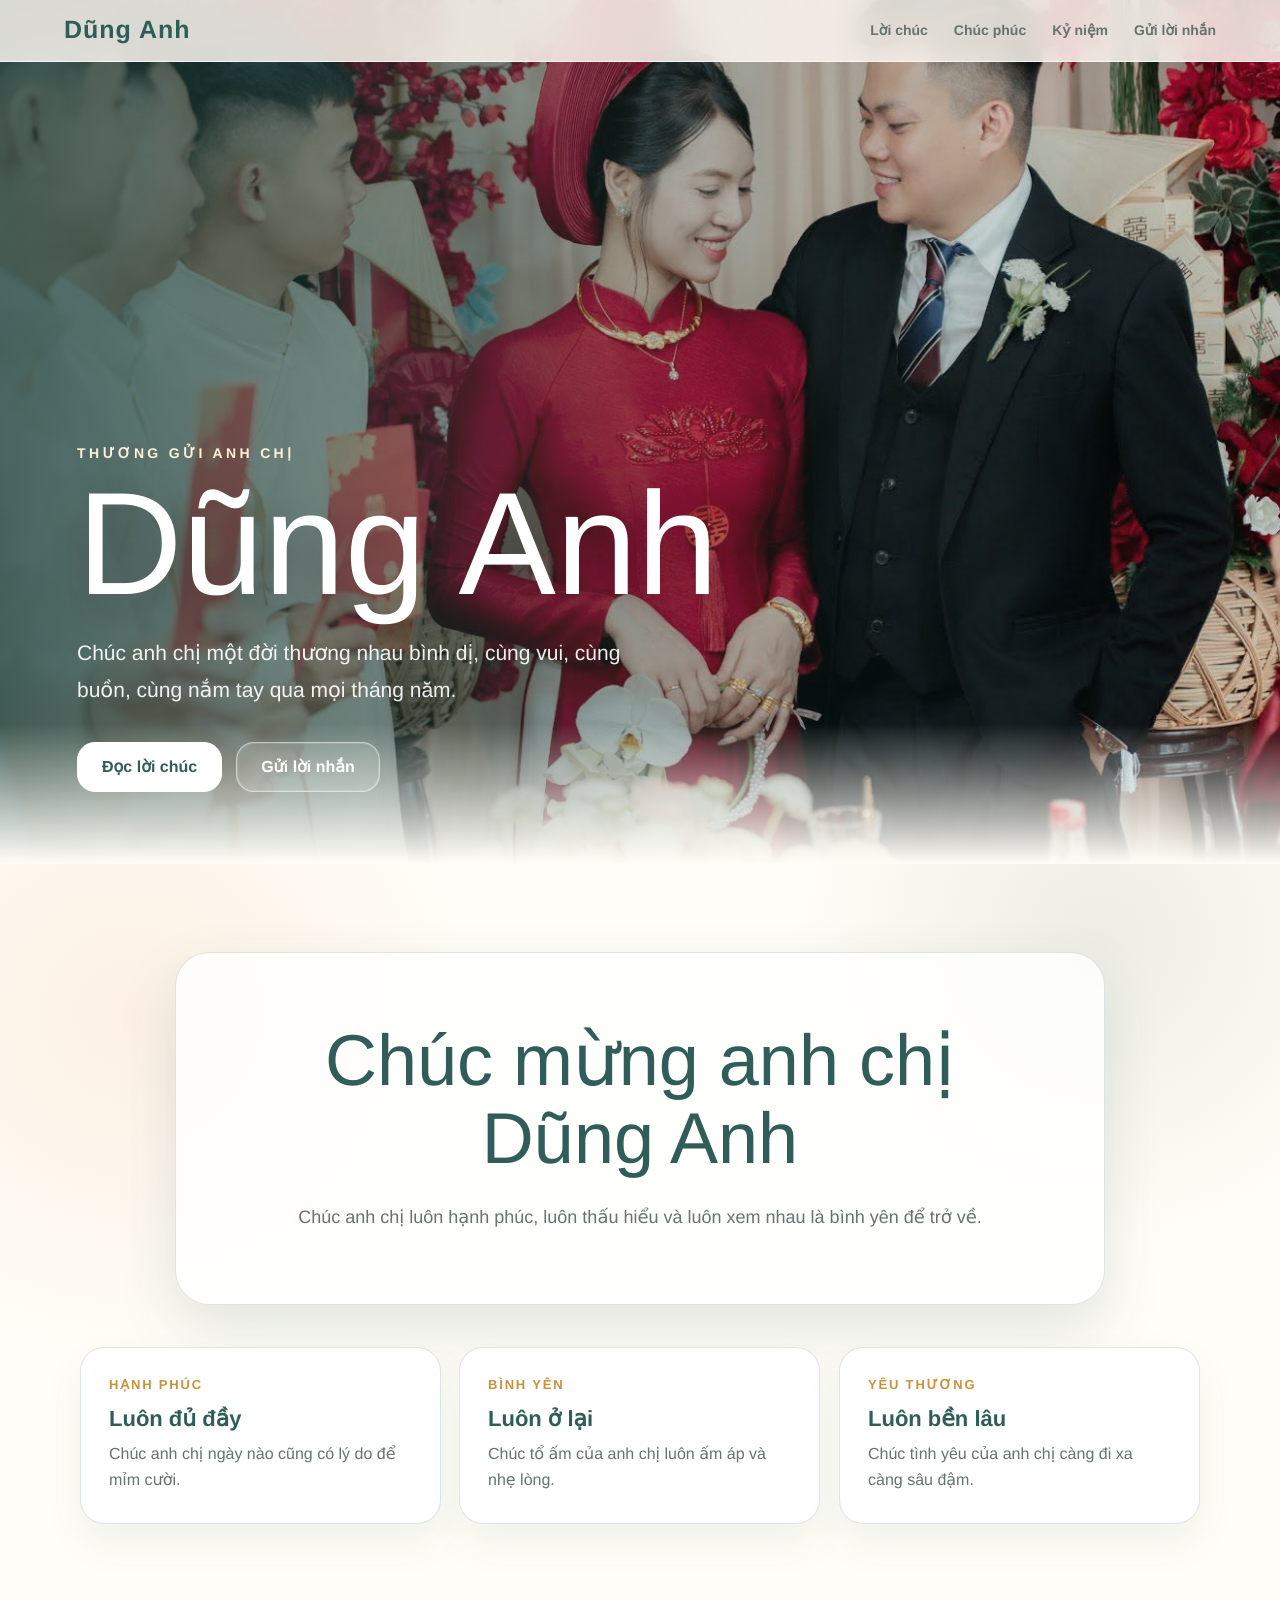
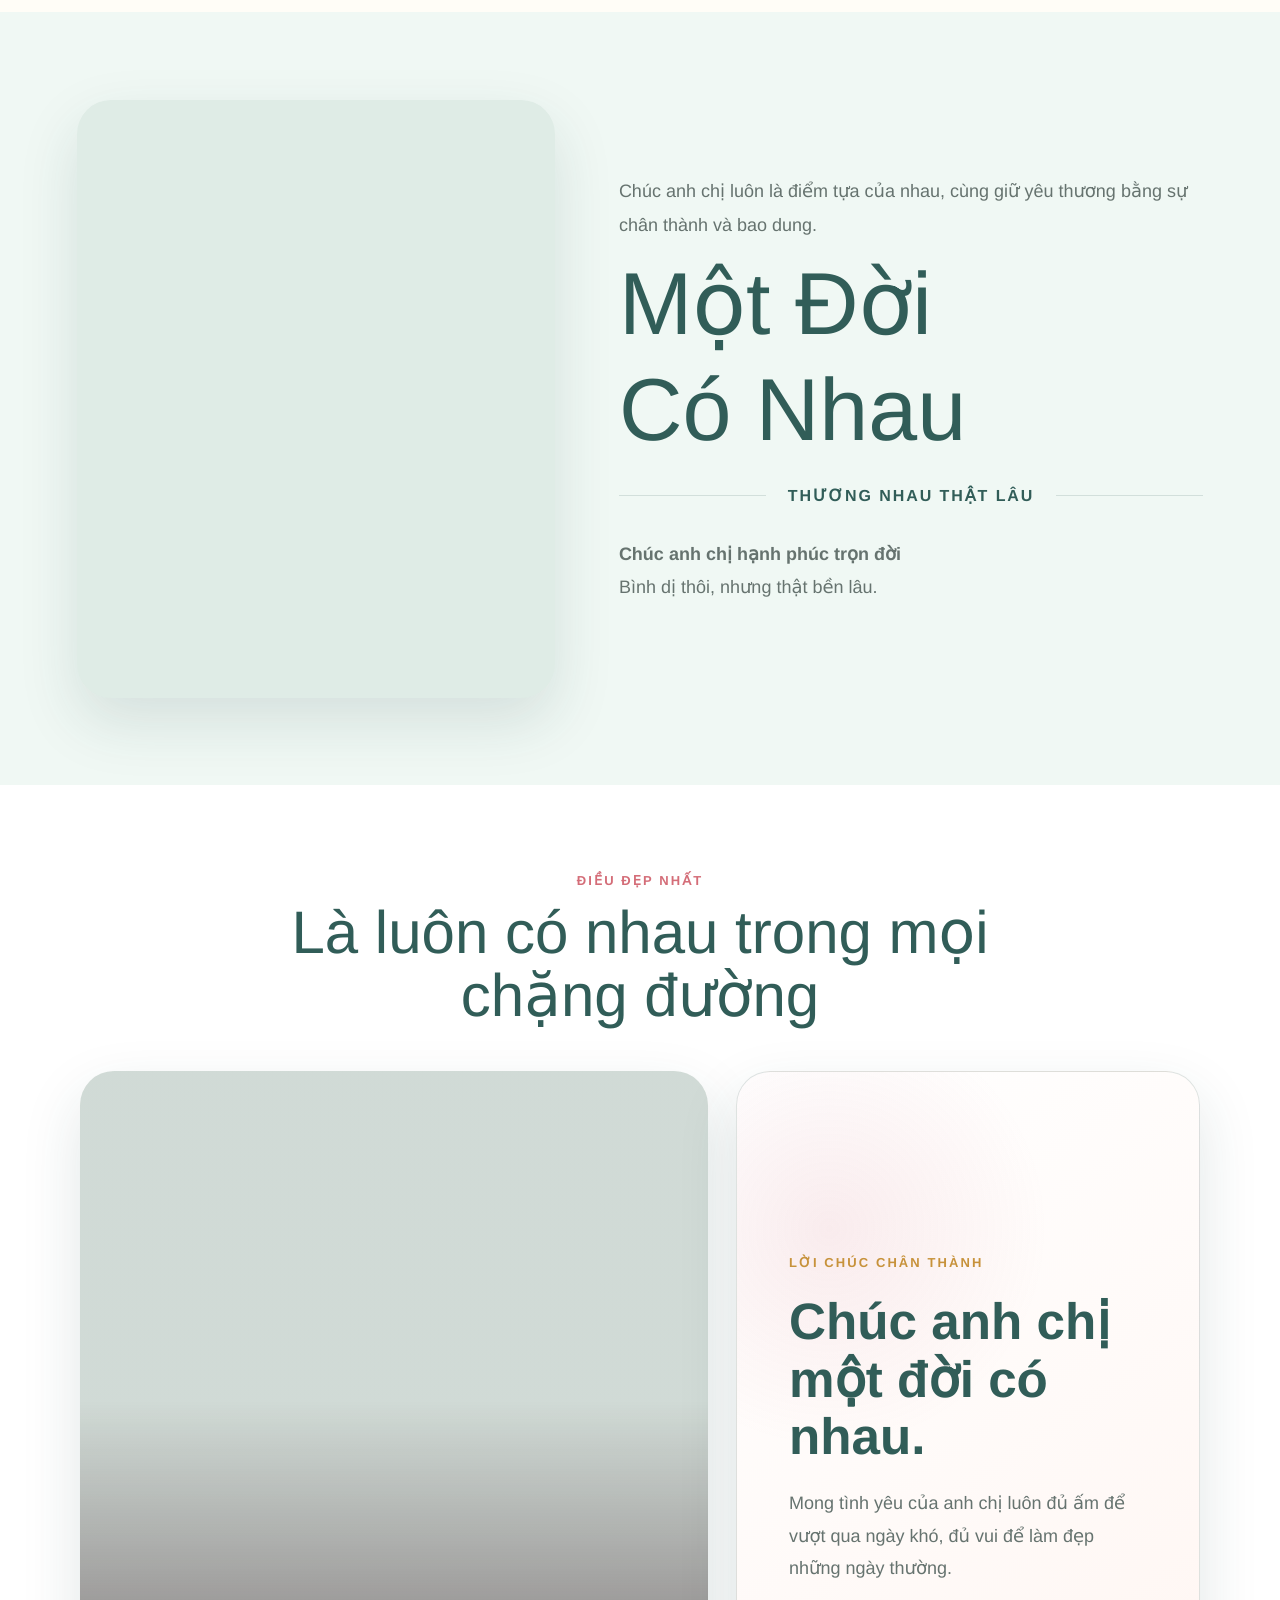
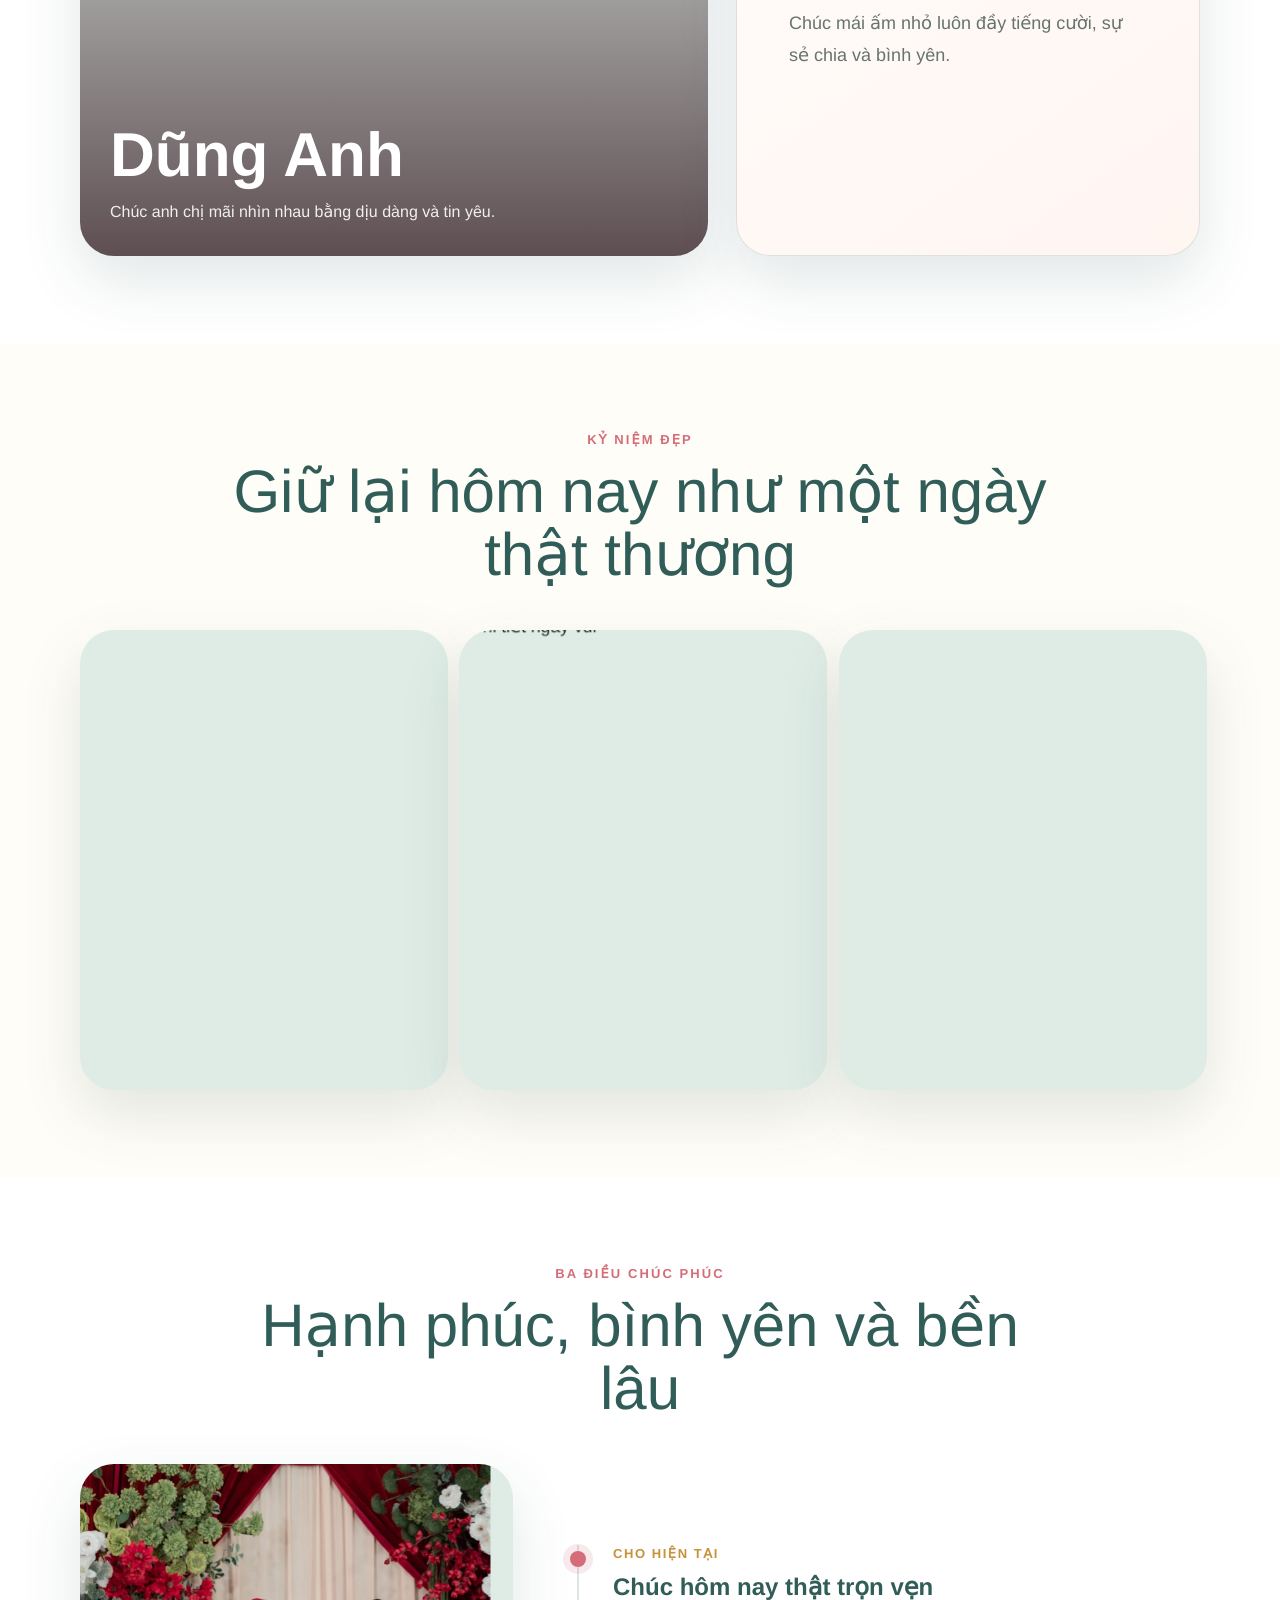
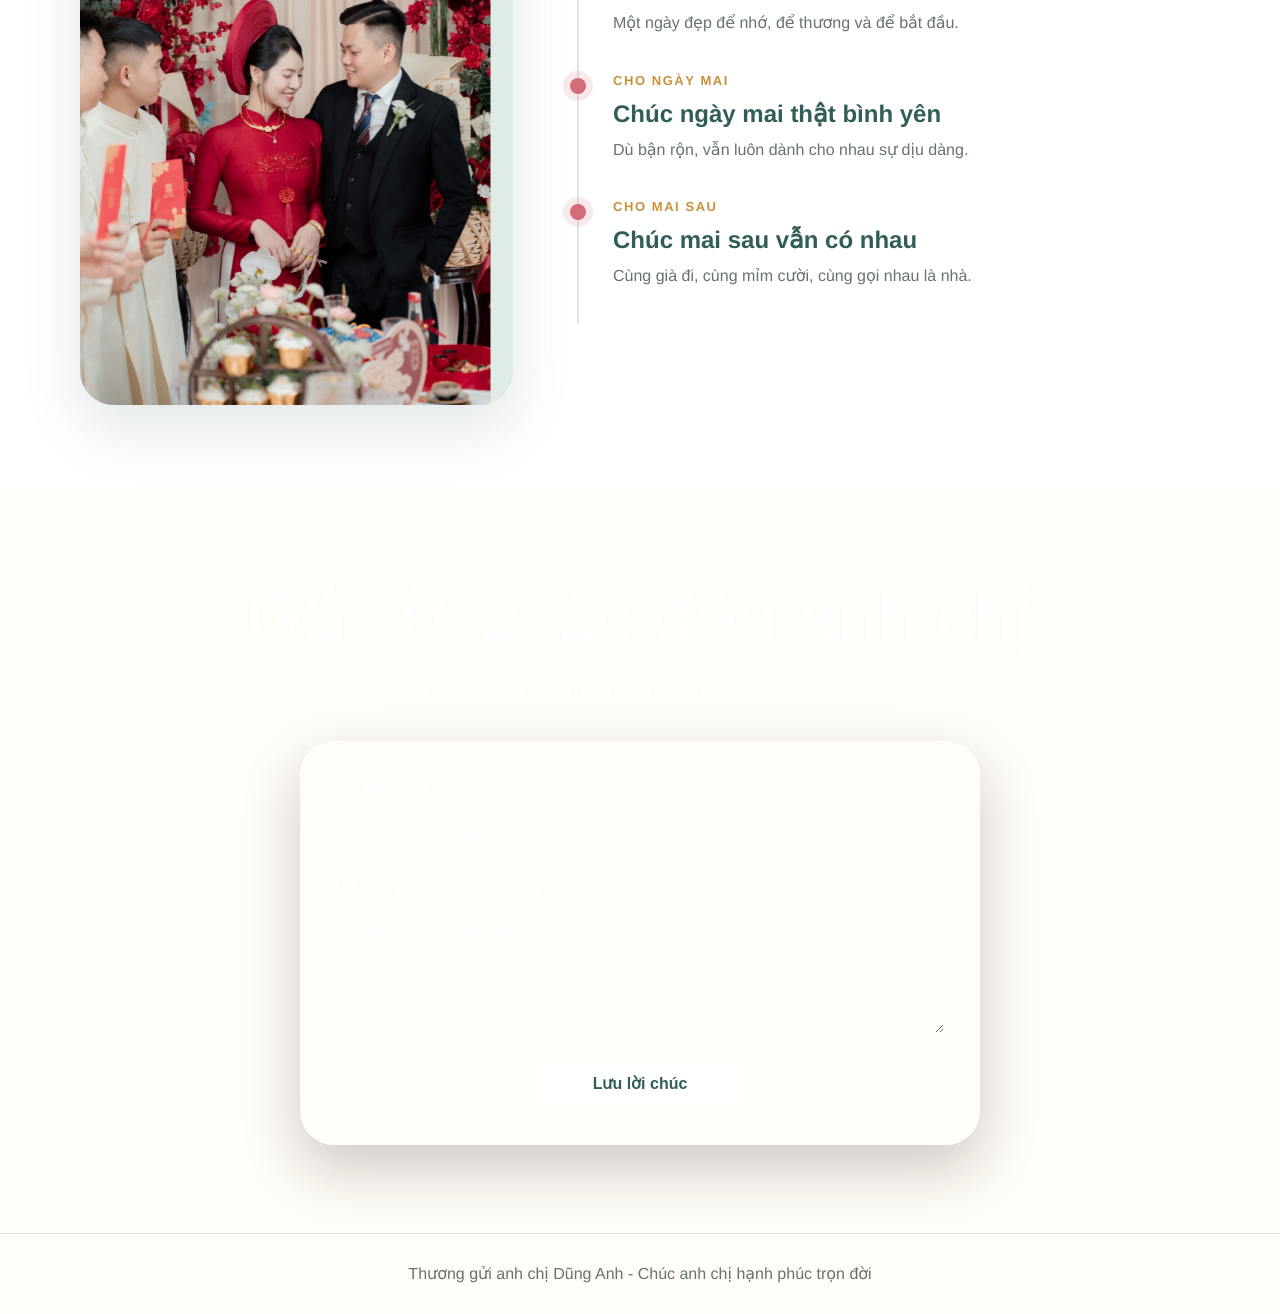
==== wedding-invitation.html @ 9876f469 "Lower hero photo crop slightly" ====
<!DOCTYPE html>
<html lang="vi">
<head>
  <meta charset="UTF-8" />
  <meta name="viewport" content="width=device-width, initial-scale=1.0" />
  <title>Lời Chúc Gửi Anh Chị Dũng Anh</title>
  <meta name="description" content="Lời chúc ngọt ngào gửi anh chị Dũng Anh." />
  <meta property="og:type" content="website" />
  <meta property="og:title" content="Lời Chúc Gửi Anh Chị Dũng Anh" />
  <meta property="og:description" content="Chúc anh chị Dũng Anh một đời an yên, hạnh phúc và luôn có nhau." />
  <meta property="og:image" content="https://huyhoang2k5.github.io/wedding-invitation/preview-104.jpg" />
  <meta name="twitter:card" content="summary_large_image" />
  <meta name="twitter:title" content="Lời Chúc Gửi Anh Chị Dũng Anh" />
  <meta name="twitter:description" content="Chúc anh chị Dũng Anh một đời an yên, hạnh phúc và luôn có nhau." />
  <meta name="twitter:image" content="https://huyhoang2k5.github.io/wedding-invitation/preview-104.jpg" />
  <link rel="stylesheet" href="styles.css?v=preview104lower" />
</head>
<body>
  <audio id="weddingMusic" autoplay loop preload="auto">
    <source src="music/beautiful-in-white.mp3" type="audio/mpeg" />
  </audio>

  <header class="topbar">
    <a class="brand" href="#home">Dũng Anh</a>
    <nav class="nav" aria-label="Điều hướng">
      <a href="#wish">Lời chúc</a>
      <a href="#blessing">Chúc phúc</a>
      <a href="#memories">Kỷ niệm</a>
      <a href="#message">Gửi lời nhắn</a>
    </nav>
  </header>

  <main id="home">
    <section class="hero">
      <div class="petals" aria-hidden="true">
        <span></span><span></span><span></span><span></span><span></span><span></span>
      </div>
      <div class="hero-content">
        <p class="eyebrow">Thương gửi anh chị</p>
        <h1>Dũng Anh</h1>
        <p class="hero-text">
          Chúc anh chị một đời thương nhau bình dị, cùng vui, cùng buồn,
          cùng nắm tay qua mọi tháng năm.
        </p>
        <div class="hero-actions">
          <a class="button primary" href="#wish">Đọc lời chúc</a>
          <a class="button" href="#message">Gửi lời nhắn</a>
        </div>
      </div>
    </section>

    <section id="wish" class="section invitation reveal fade-up">
      <div class="invitation-card">
        <p class="script">Chúc mừng anh chị Dũng Anh</p>
        <p>
          Chúc anh chị luôn hạnh phúc, luôn thấu hiểu và luôn xem nhau là
          bình yên để trở về.
        </p>
      </div>
      <div class="quick-info">
        <article class="quick-item reveal slide-left">
          <span>Hạnh phúc</span>
          <strong>Luôn đủ đầy</strong>
          <p>Chúc anh chị ngày nào cũng có lý do để mỉm cười.</p>
        </article>
        <article class="quick-item reveal zoom-in">
          <span>Bình yên</span>
          <strong>Luôn ở lại</strong>
          <p>Chúc tổ ấm của anh chị luôn ấm áp và nhẹ lòng.</p>
        </article>
        <article class="quick-item reveal slide-right">
          <span>Yêu thương</span>
          <strong>Luôn bền lâu</strong>
          <p>Chúc tình yêu của anh chị càng đi xa càng sâu đậm.</p>
        </article>
      </div>
    </section>

    <section id="blessing" class="section couple reveal slide-left">
      <div class="couple-wrap">
        <div class="photo-frame">
          <img class="moving-photo" data-motion="vertical" data-speed="0.18" src="https://scontent.fdad1-1.fna.fbcdn.net/v/t39.30808-6/730570680_4474770352801013_6047535732897594170_n.jpg?stp=dst-jpg_tt6&cstp=mx1320x1983&ctp=s1320x1983&_nc_cat=111&_nc_map=urlgen_bucketless&ccb=1-7&_nc_sid=833d8c&_nc_eui2=AeE217e1_ZSBwrStdw9cUnzt1UAMs8R2pMHVQAyzxHakwXz1b8eLulZPEqEgzEs18xRuTctUhPrgEbwWYv7RLfZH&_nc_ohc=wz8H2vTD76MQ7kNvwFIjfYH&_nc_oc=AdqT4nml8YELyhEfNVmGJHIdGNfoKG-IF7A2qyD65GCtSIfUsPJtINCb-vKB9HcJSs4&_nc_zt=23&_nc_ht=scontent.fdad1-1.fna&_nc_gid=jz9z8V5mTX7kWDKySU7J5A&_nc_ss=7b2a8&oh=00_AQCR-e2ZW8wxYDXIhlTBmKBnsc2_lWq6ZQTtmY4GBiqyog&oe=6A5E8457" alt="Ảnh của anh chị Dũng Anh" />
        </div>
        <div class="names">
          <p>
            Chúc anh chị luôn là điểm tựa của nhau, cùng giữ yêu thương
            bằng sự chân thành và bao dung.
          </p>
          <h2 class="name-line">Một Đời</h2>
          <h2 class="name-line">Có Nhau</h2>
          <div class="date-band"><span>Thương nhau thật lâu</span></div>
          <p><strong>Chúc anh chị hạnh phúc trọn đời</strong><br />Bình dị thôi, nhưng thật bền lâu.</p>
        </div>
      </div>
    </section>

    <section id="memories" class="section portraits reveal fade-up">
      <div class="section-title">
        <p>Điều đẹp nhất</p>
        <h2>Là luôn có nhau trong mọi chặng đường</h2>
      </div>
      <div class="portrait-grid">
        <article class="portrait-card reveal rotate-in">
          <img class="moving-photo" data-motion="diagonal" data-speed="0.13" src="https://scontent.fdad1-2.fna.fbcdn.net/v/t39.30808-6/729964686_4474797589464956_6430416721599949811_n.jpg?stp=dst-jpg_tt6&cstp=mx1320x1983&ctp=s1320x1983&_nc_cat=109&_nc_map=urlgen_bucketless&ccb=1-7&_nc_sid=833d8c&_nc_eui2=AeH9rsnu59TeMiRe4SPNGsWj-Ql0jFymfs35CXSMXKZ-zQldpM77ubokt4w5oK9Uu72vOjch_jjHRND80iuaVDME&_nc_ohc=pigL65Re2n4Q7kNvwGPbDy2&_nc_oc=AdqBzuyjM40bjsmzW6K9m_-8ceM49r73rLpL2sTnweTPh9zhg6mC3KWojB332VYxr_M&_nc_zt=23&_nc_ht=scontent.fdad1-2.fna&_nc_gid=H6c84pMmJkQnf2Hs17BMJg&_nc_ss=7b2a8&oh=00_AQCXojZbpD8qqS59KrEaHp_BieBAwISEppEAimDJhymSwg&oe=6A5EA907" alt="Khoảnh khắc hạnh phúc của anh chị Dũng Anh" />
          <div>
            <h3>Dũng Anh</h3>
            <p>Chúc anh chị mãi nhìn nhau bằng dịu dàng và tin yêu.</p>
          </div>
        </article>
        <article class="vow-card reveal slide-right">
          <span>Lời chúc chân thành</span>
          <h3>Chúc anh chị một đời có nhau.</h3>
          <p>
            Mong tình yêu của anh chị luôn đủ ấm để vượt qua ngày khó,
            đủ vui để làm đẹp những ngày thường.
          </p>
          <p>
            Chúc mái ấm nhỏ luôn đầy tiếng cười, sự sẻ chia và bình yên.
          </p>
        </article>
      </div>
    </section>

    <section class="section gallery reveal slide-right">
      <div class="section-title">
        <p>Kỷ niệm đẹp</p>
        <h2>Giữ lại hôm nay như một ngày thật thương</h2>
      </div>
      <div class="gallery-grid">
        <div class="gallery-item tall reveal slide-left">
          <img class="moving-photo" data-motion="vertical" data-speed="0.22" src="https://scontent.fdad1-1.fna.fbcdn.net/v/t39.30808-6/729769231_4474769629467752_4812829790677932266_n.jpg?stp=dst-jpg_tt6&cstp=mx1320x1983&ctp=s1320x1983&_nc_cat=106&_nc_map=urlgen_bucketless&ccb=1-7&_nc_sid=833d8c&_nc_eui2=AeEX51jR09fYSmxEBCXxhir0ps8H_Wjfetemzwf9aN961wS8ExRazLHzK2sS79APtSxIZr2cgvsLYWqVtLQocirx&_nc_ohc=QPWznwWc5GAQ7kNvwFoTR94&_nc_oc=Adqw6iFpp9n5hvWjWvX9COULZtvp-RnmAy7qZWEbmfL3pEpzU3FEvXEPJb4tMtECmfQ&_nc_zt=23&_nc_ht=scontent.fdad1-1.fna&_nc_gid=G9tldOjtd-36aylFFCmydw&_nc_ss=7b2a8&oh=00_AQBBzZOBGJUNvT2DL-PhITSDv_CR13oik1GOo3jHZnnRaQ&oe=6A5E95CA" alt="Khoảnh khắc yêu thương" />
        </div>
        <div class="gallery-item reveal zoom-in">
          <img class="moving-photo" data-motion="zoom" data-speed="0.16" src="https://scontent.fdad1-1.fna.fbcdn.net/v/t39.30808-6/731045147_4474771246134257_5096881064000717393_n.jpg?stp=dst-jpg_tt6&cstp=mx1320x1980&ctp=s1320x1980&_nc_cat=101&_nc_map=urlgen_bucketless&ccb=1-7&_nc_sid=833d8c&_nc_eui2=AeHqxjcUA9JN7wDq-YQ4oaSYgPcMf3vwmLmA9wx_e_CYuaMj2iM-siFRBdSil1zyKAj6JIwv_oLcOYEaYr6oIv1u&_nc_ohc=mZ4BG4SQ2kUQ7kNvwGjsMbX&_nc_oc=AdoYE3AQhXxzYRFtvquJKwgXUhZll9YaISeYs85qB9-0K_J_KANsfkg0C7hQ85ib0QA&_nc_zt=23&_nc_ht=scontent.fdad1-1.fna&_nc_gid=1CZzAUPE6Ww8z9kPdG6Aaw&_nc_ss=7b2a8&oh=00_AQDAc-G8fqHRsLG_fMwNPwgqiMmnZpgvvxjvKkqQT1dt4A&oe=6A5E7DCF" alt="Chi tiết ngày vui" />
        </div>
        <div class="gallery-item tall reveal slide-right">
          <img class="moving-photo" data-motion="diagonal" data-speed="0.18" src="https://scontent.fdad1-1.fna.fbcdn.net/v/t39.30808-6/731328628_4474770686134313_5147390605820830792_n.jpg?stp=dst-jpg_tt6&cstp=mx1320x1983&ctp=s1320x1983&_nc_cat=104&_nc_map=urlgen_bucketless&ccb=1-7&_nc_sid=833d8c&_nc_eui2=AeFXgo_4Q-i_ErUzAVwq0CJG31GJyp-dHFDfUYnKn50cUJ8Ue0e-d0lK-tFooqYVaFc0Js3TgSaBBb5UZUBFW2eX&_nc_ohc=g47YThhwHu0Q7kNvwFdwCQr&_nc_oc=AdrapTZ57CKf4XTMZ2sKqE6zbUU5jcBm0Mtrk6Qo_v32Fm5pvQfP-2D568vvlU4mzSc&_nc_zt=23&_nc_ht=scontent.fdad1-1.fna&_nc_gid=TA3cJS4lOxrDzSR6U42hCg&_nc_ss=7b2a8&oh=00_AQAmUG99FDiFLwbAmjI_k9X3tywWKHkPi0WjctT9Glyl1g&oe=6A5E8505" alt="Nụ cười hạnh phúc" />
        </div>
      </div>
    </section>

    <section class="section timeline reveal fade-up">
      <div class="section-title">
        <p>Ba điều chúc phúc</p>
        <h2>Hạnh phúc, bình yên và bền lâu</h2>
      </div>
      <div class="timeline-layout">
        <div class="timeline-photo reveal rotate-in">
          <img class="moving-photo" data-motion="horizontal" data-speed="0.14" src="preview-104.jpg" alt="Ảnh của anh chị Dũng Anh" />
        </div>
        <div class="timeline-list">
          <article class="moment reveal slide-right">
            <time>Cho hiện tại</time>
            <h3>Chúc hôm nay thật trọn vẹn</h3>
            <p>Một ngày đẹp để nhớ, để thương và để bắt đầu.</p>
          </article>
          <article class="moment reveal slide-right">
            <time>Cho ngày mai</time>
            <h3>Chúc ngày mai thật bình yên</h3>
            <p>Dù bận rộn, vẫn luôn dành cho nhau sự dịu dàng.</p>
          </article>
          <article class="moment reveal slide-right">
            <time>Cho mai sau</time>
            <h3>Chúc mai sau vẫn có nhau</h3>
            <p>Cùng già đi, cùng mỉm cười, cùng gọi nhau là nhà.</p>
          </article>
        </div>
      </div>
    </section>

    <section id="message" class="section rsvp">
      <h2>Gửi lời chúc đến anh chị</h2>
      <p>
        Viết một lời thật ngắn, thật lòng dành cho anh chị Dũng Anh.
      </p>
      <form class="rsvp-form" id="rsvpForm">
        <div class="form-row">
          <label for="guestName">Tên người gửi</label>
          <input id="guestName" name="guestName" type="text" placeholder="Nhập tên của bạn" required />
        </div>

        <div class="form-row">
          <label for="wish">Lời chúc gửi đến anh chị Dũng Anh</label>
          <textarea id="wish" name="wish" placeholder="Chúc anh chị hạnh phúc trọn đời..." required></textarea>
        </div>

        <button class="submit-button" type="submit">Lưu lời chúc</button>
        <p class="form-message" id="formMessage">Cảm ơn bạn, lời chúc đã được lưu lại.</p>
      </form>
    </section>
  </main>

  <footer class="footer">
    Thương gửi anh chị Dũng Anh - Chúc anh chị hạnh phúc trọn đời
  </footer>
  <script src="script.js"></script>
</body>
</html>
---- styles.css ----
﻿:root {
      --wine: #315d58;
      --rose: #d46d78;
      --peach: #f0b084;
      --cream: #fffdf7;
      --blush: #f0f8f4;
      --sage: #6f8d78;
      --gold: #c7923b;
      --ink: #263432;
      --muted: #66736f;
      --line: rgba(49, 93, 88, 0.16);
      --shadow: 0 24px 60px rgba(33, 71, 67, 0.13);
      --radius-lg: 34px;
      --radius-md: 24px;
      --radius-sm: 16px;
      --serif: "Segoe UI", "Arial", "Helvetica", sans-serif;
      --sans: "Segoe UI", "Arial", "Helvetica", sans-serif;
    }

    * { box-sizing: border-box; }
    html { scroll-behavior: smooth; }

    body {
      margin: 0;
      color: var(--ink);
      background: var(--cream);
      font-family: var(--sans);
      text-rendering: geometricPrecision;
      -webkit-font-smoothing: antialiased;
      overflow-x: hidden;
    }

    a { color: inherit; text-decoration: none; }

    img,
    input,
    textarea,
    button {
      max-width: 100%;
    }

    .topbar {
      position: fixed;
      z-index: 30;
      top: 0;
      left: 0;
      right: 0;
      display: flex;
      justify-content: space-between;
      align-items: center;
      gap: 18px;
      padding: 16px clamp(18px, 5vw, 72px);
      background: rgba(255, 250, 243, 0.84);
      border-bottom: 1px solid rgba(255, 255, 255, 0.72);
      backdrop-filter: blur(18px);
    }

    .brand {
      font-family: var(--serif);
      font-size: 25px;
      font-weight: 800;
      color: var(--wine);
      letter-spacing: 0.04em;
    }

    .nav {
      display: flex;
      gap: clamp(12px, 2.2vw, 26px);
      color: var(--muted);
      font-size: 14px;
      font-weight: 700;
    }

    .hero {
      position: relative;
      min-height: 96vh;
      display: grid;
      align-items: end;
      padding: 112px clamp(22px, 6vw, 88px) 72px;
      overflow: hidden;
      color: white;
      background:
        linear-gradient(90deg, rgba(25, 62, 58, 0.78), rgba(25, 62, 58, 0.28) 55%, rgba(25, 62, 58, 0.08)),
        url("preview-104.jpg") center 44% / cover;
    }

    .hero::after {
      content: "";
      position: absolute;
      left: 0;
      right: 0;
      bottom: 0;
      height: 140px;
      background: linear-gradient(0deg, var(--cream), transparent);
      pointer-events: none;
    }

    .petals {
      position: absolute;
      inset: 0;
      z-index: 1;
      overflow: hidden;
      pointer-events: none;
    }

    .petals span {
      position: absolute;
      top: -80px;
      width: 18px;
      height: 28px;
      border-radius: 70% 30% 70% 30%;
      background: rgba(255, 228, 190, 0.78);
      animation: petalFall 13s linear infinite;
    }

    .petals span:nth-child(1) { left: 7%; animation-delay: 0s; }
    .petals span:nth-child(2) { left: 20%; animation-delay: 2s; transform: scale(1.3); }
    .petals span:nth-child(3) { left: 38%; animation-delay: 5s; }
    .petals span:nth-child(4) { left: 56%; animation-delay: 1s; transform: scale(0.8); }
    .petals span:nth-child(5) { left: 74%; animation-delay: 4s; }
    .petals span:nth-child(6) { left: 91%; animation-delay: 3s; transform: scale(1.45); }

    .hero-content {
      position: relative;
      z-index: 2;
      max-width: 790px;
      animation: heroIntro 1.2s ease both;
    }

    .eyebrow {
      margin: 0 0 18px;
      color: #fff1d8;
      font-size: 14px;
      font-weight: 900;
      letter-spacing: 0.24em;
      text-transform: uppercase;
    }

    h1 {
      margin: 0;
      font-family: var(--serif);
      font-size: clamp(64px, 12vw, 146px);
      line-height: 0.88;
      font-weight: 500;
      letter-spacing: 0;
      text-shadow: 0 18px 45px rgba(36, 12, 19, 0.36);
    }

    .hero-text {
      max-width: 600px;
      margin: 28px 0 0;
      color: rgba(255, 255, 255, 0.92);
      font-size: clamp(17px, 2vw, 21px);
      line-height: 1.75;
    }

    .hero-actions {
      display: flex;
      flex-wrap: wrap;
      gap: 14px;
      margin-top: 32px;
    }

    .button {
      display: inline-flex;
      justify-content: center;
      align-items: center;
      min-height: 50px;
      padding: 0 24px;
      border: 1px solid rgba(255, 255, 255, 0.52);
      border-radius: 18px;
      color: white;
      font-weight: 800;
      background: rgba(255, 255, 255, 0.15);
      backdrop-filter: blur(8px);
      box-shadow: inset 0 0 0 1px rgba(255, 255, 255, 0.12);
      transition: transform 0.25s ease, box-shadow 0.25s ease, background 0.25s ease;
    }

    .button:hover {
      transform: translateY(-3px);
      box-shadow: 0 18px 34px rgba(47, 35, 38, 0.22);
    }

    .button.primary {
      border-color: white;
      color: var(--wine);
      background: white;
    }

    .section {
      padding: 88px clamp(22px, 6vw, 88px);
      overflow: hidden;
    }

    .section-title {
      max-width: 820px;
      margin: 0 auto 44px;
      text-align: center;
    }

    .section-title p {
      margin: 0 0 12px;
      color: var(--rose);
      font-weight: 900;
      letter-spacing: 0.16em;
      text-transform: uppercase;
      font-size: 13px;
    }

    .section-title h2 {
      margin: 0;
      font-family: var(--serif);
      color: var(--wine);
      font-size: clamp(34px, 5vw, 60px);
      font-weight: 500;
      line-height: 1.05;
    }

    .reveal {
      opacity: 0;
      transition: opacity 0.8s ease, transform 0.8s ease, filter 0.8s ease;
      will-change: opacity, transform;
    }

    .reveal.fade-up { transform: translateY(42px); }
    .reveal.slide-left { transform: translateX(-54px); }
    .reveal.slide-right { transform: translateX(54px); }
    .reveal.zoom-in { transform: scale(0.94); filter: blur(4px); }
    .reveal.rotate-in { transform: translateY(30px) rotate(-2deg); }

    .reveal.is-visible {
      opacity: 1;
      transform: translate(0, 0) scale(1) rotate(0deg);
      filter: blur(0);
    }

    .invitation {
      background:
        radial-gradient(circle at 10% 20%, rgba(240, 176, 132, 0.16), transparent 26%),
        radial-gradient(circle at 86% 10%, rgba(104, 124, 99, 0.12), transparent 24%),
        var(--cream);
    }

    .invitation-card {
      max-width: 930px;
      margin: 0 auto;
      padding: clamp(34px, 6vw, 70px);
      text-align: center;
      border: 1px solid var(--line);
      border-radius: var(--radius-lg);
      background: rgba(255, 255, 255, 0.82);
      box-shadow: var(--shadow);
      position: relative;
      overflow: hidden;
    }

    .invitation-card::before {
      content: "";
      position: absolute;
      inset: 0;
      background: linear-gradient(110deg, transparent 0 38%, rgba(255,255,255,0.68) 48%, transparent 58% 100%);
      transform: translateX(-120%);
      animation: shimmer 5s ease-in-out infinite;
      pointer-events: none;
    }

    .script {
      margin: 0;
      font-family: var(--serif);
      font-weight: 800;
      color: var(--wine);
      font-size: clamp(38px, 6vw, 72px);
      line-height: 1.08;
      font-weight: 500;
    }

    .invitation-card p:not(.script) {
      max-width: 700px;
      margin: 22px auto 0;
      color: var(--muted);
      font-size: 18px;
      line-height: 1.85;
    }

    .quick-info {
      display: grid;
      grid-template-columns: repeat(3, 1fr);
      gap: 18px;
      max-width: 1120px;
      margin: 42px auto 0;
    }

    .quick-info > *,
    .couple-wrap > *,
    .portrait-grid > *,
    .gallery-grid > *,
    .timeline-layout > *,
    .event-box > * {
      min-width: 0;
    }

    .quick-item {
      padding: 28px;
      border: 1px solid var(--line);
      border-radius: var(--radius-md);
      background: white;
      box-shadow: 0 18px 40px rgba(49, 93, 88, 0.07);
      transition: transform 0.25s ease;
    }

    .quick-item:hover { transform: translateY(-7px); }

    .quick-item span {
      color: var(--gold);
      font-size: 13px;
      font-weight: 900;
      letter-spacing: 0.14em;
      text-transform: uppercase;
    }

    .quick-item strong {
      display: block;
      margin-top: 12px;
      color: var(--wine);
      font-size: 22px;
    }

    .quick-item p {
      margin: 10px 0 0;
      color: var(--muted);
      line-height: 1.65;
    }

    .couple { background: var(--blush); }

    .couple-wrap {
      display: grid;
      grid-template-columns: 0.9fr 1.1fr;
      gap: clamp(28px, 5vw, 68px);
      align-items: center;
      max-width: 1140px;
      margin: 0 auto;
    }

    .photo-frame,
    .portrait-card,
    .gallery-item,
    .timeline-photo {
      overflow: hidden;
      border-radius: var(--radius-lg);
      background: #dfece6;
      box-shadow: var(--shadow);
    }

    .photo-frame {
      min-height: 590px;
      aspect-ratio: 4 / 5;
    }

    .moving-photo {
      width: 100%;
      height: 118%;
      object-fit: cover;
      object-position: center;
      transform: translate3d(var(--move-x, 0px), var(--move-y, 0px), 0) scale(var(--scale, 1.05));
      transition: transform 0.12s linear, filter 0.35s ease;
      will-change: transform;
    }

    .timeline-photo .moving-photo {
      object-position: center 44%;
    }

    .names p {
      margin: 0 0 18px;
      color: var(--muted);
      font-size: 18px;
      line-height: 1.85;
      overflow-wrap: anywhere;
    }

    .name-line {
      margin: 0 0 18px;
      font-family: var(--serif);
      color: var(--wine);
      font-size: clamp(46px, 7vw, 88px);
      line-height: 1;
      font-weight: 500;
    }

    .date-band {
      display: grid;
      grid-template-columns: 1fr auto 1fr;
      gap: 22px;
      align-items: center;
      margin: 32px 0;
      color: var(--wine);
      font-weight: 900;
      letter-spacing: 0.12em;
      text-transform: uppercase;
    }

    .date-band::before,
    .date-band::after {
      content: "";
      height: 1px;
      background: var(--line);
    }

    .portraits { background: white; }

    .portrait-grid {
      display: grid;
      grid-template-columns: 1.15fr 0.85fr;
      gap: 28px;
      align-items: stretch;
      max-width: 1120px;
      margin: 0 auto;
    }

    .portrait-card {
      position: relative;
      min-height: 640px;
      aspect-ratio: 4 / 5;
      display: flex;
      align-items: end;
      padding: 30px;
      color: white;
    }

    .portrait-card img {
      position: absolute;
      inset: -8% 0 auto;
      width: 100%;
      height: 116%;
    }

    .portrait-card::before {
      content: "";
      position: absolute;
      inset: 0;
      z-index: 1;
      background: linear-gradient(0deg, rgba(44, 17, 25, 0.72), rgba(44, 17, 25, 0.08) 58%);
    }

    .portrait-card > div {
      position: relative;
      z-index: 2;
    }

    .portrait-card h3 {
      margin: 0 0 8px;
      font-family: var(--serif);
      font-size: clamp(36px, 5vw, 62px);
      font-weight: 800;
    }

    .portrait-card p {
      margin: 0;
      max-width: 420px;
      color: rgba(255, 255, 255, 0.9);
      line-height: 1.7;
      overflow-wrap: anywhere;
    }

    .vow-card {
      display: flex;
      flex-direction: column;
      justify-content: center;
      gap: 22px;
      padding: clamp(30px, 5vw, 52px);
      border: 1px solid var(--line);
      border-radius: var(--radius-lg);
      background:
        radial-gradient(circle at 20% 20%, rgba(207, 111, 131, 0.12), transparent 30%),
        linear-gradient(145deg, #fff, #fff5f1);
      box-shadow: var(--shadow);
    }

    .vow-card span {
      color: var(--gold);
      font-size: 13px;
      font-weight: 900;
      letter-spacing: 0.16em;
      text-transform: uppercase;
    }

    .vow-card h3 {
      margin: 0;
      color: var(--wine);
      font-size: clamp(34px, 4vw, 52px);
      line-height: 1.12;
    }

    .vow-card p {
      margin: 0;
      color: var(--muted);
      font-size: 18px;
      line-height: 1.8;
    }

    .gallery { background: var(--cream); }

    .gallery-grid {
      display: grid;
      grid-template-columns: repeat(3, minmax(0, 1fr));
      gap: 18px;
      max-width: 1120px;
      margin: 0 auto;
      align-items: stretch;
    }

    .gallery-item {
      min-height: 460px;
      aspect-ratio: 4 / 5;
    }

    .gallery-item.tall {
      min-height: 460px;
      aspect-ratio: 4 / 5;
    }
    .gallery-item:hover img { filter: saturate(1.1) contrast(1.03); }

    .timeline { background: #ffffff; }

    .timeline-layout {
      display: grid;
      grid-template-columns: 0.82fr 1.18fr;
      gap: clamp(30px, 5vw, 70px);
      align-items: center;
      max-width: 1120px;
      margin: 0 auto;
    }

    .timeline-photo {
      min-height: 540px;
      aspect-ratio: 4 / 5;
    }

    .timeline-list { border-left: 2px solid var(--line); }

    .moment {
      position: relative;
      padding: 0 0 34px 34px;
    }

    .moment::before {
      content: "";
      position: absolute;
      left: -9px;
      top: 6px;
      width: 16px;
      height: 16px;
      border-radius: 50%;
      background: var(--rose);
      box-shadow: 0 0 0 7px rgba(207, 111, 131, 0.15);
      animation: pulseDot 2.8s ease-in-out infinite;
    }

    .moment time {
      color: var(--gold);
      font-weight: 900;
      letter-spacing: 0.12em;
      text-transform: uppercase;
      font-size: 13px;
    }

    .moment h3 {
      margin: 10px 0 8px;
      color: var(--wine);
      font-size: 24px;
    }

    .moment p {
      margin: 0;
      color: var(--muted);
      line-height: 1.7;
    }

    .event {
      background:
        linear-gradient(rgba(255, 250, 244, 0.92), rgba(255, 250, 244, 0.92)),
        url("preview-104.jpg") center 44% / cover;
    }

    .event-box {
      display: grid;
      grid-template-columns: repeat(2, 1fr);
      gap: 24px;
      max-width: 980px;
      margin: 0 auto;
    }

    .event-card {
      padding: 38px;
      border: 1px solid var(--line);
      background: rgba(255, 255, 255, 0.88);
      border-radius: var(--radius-md);
      box-shadow: 0 20px 45px rgba(112, 36, 59, 0.08);
      backdrop-filter: blur(10px);
    }

    .event-card h3 {
      margin: 0 0 18px;
      color: var(--wine);
      font-family: var(--serif);
      font-size: 34px;
      font-weight: 500;
    }

    .event-card p {
      margin: 10px 0;
      color: var(--muted);
      font-size: 17px;
      line-height: 1.7;
    }

    .rsvp {
      text-align: center;
      color: white;
      background:
        linear-gradient(rgba(31, 76, 71, 0.78), rgba(31, 76, 71, 0.78)),
        url("preview-104.jpg") center 44% / cover;
      background-attachment: fixed;
      overflow: hidden;
    }

    .rsvp h2 {
      max-width: 880px;
      margin: 0 auto 18px;
      font-family: var(--serif);
      font-size: clamp(36px, 6vw, 72px);
      font-weight: 500;
      line-height: 1.05;
    }

    .rsvp p {
      max-width: 650px;
      margin: 0 auto 30px;
      color: rgba(255, 255, 255, 0.88);
      font-size: 18px;
      line-height: 1.8;
    }

    .rsvp-form {
      display: grid;
      gap: 16px;
      width: min(680px, 100%);
      max-width: 100%;
      margin: 34px auto 0;
      padding: clamp(22px, 4vw, 34px);
      border: 1px solid rgba(255, 255, 255, 0.24);
      border-radius: var(--radius-lg);
      background: rgba(255, 255, 255, 0.13);
      box-shadow: 0 24px 58px rgba(35, 12, 20, 0.22);
      backdrop-filter: blur(14px);
      overflow: hidden;
    }

    .form-row {
      display: grid;
      gap: 8px;
      text-align: left;
      min-width: 0;
    }

    .form-row label,
    .attendance-title {
      color: rgba(255, 255, 255, 0.92);
      font-size: 14px;
      font-weight: 800;
      line-height: 1.45;
      overflow-wrap: anywhere;
    }

    .form-row input,
    .form-row textarea {
      width: 100%;
      border: 1px solid rgba(255, 255, 255, 0.28);
      border-radius: var(--radius-sm);
      padding: 15px 16px;
      color: white;
      background: rgba(255, 255, 255, 0.12);
      outline: none;
      font: inherit;
      line-height: 1.45;
      transition: border-color 0.25s ease, background 0.25s ease, box-shadow 0.25s ease;
    }

    .form-row textarea {
      min-height: 130px;
      resize: vertical;
    }

    .form-row input::placeholder,
    .form-row textarea::placeholder {
      color: rgba(255, 255, 255, 0.58);
    }

    .form-row input:focus,
    .form-row textarea:focus {
      border-color: rgba(255, 255, 255, 0.72);
      background: rgba(255, 255, 255, 0.18);
      box-shadow: 0 0 0 4px rgba(255, 255, 255, 0.1);
    }

    .attendance-options {
      display: grid;
      grid-template-columns: repeat(2, minmax(0, 1fr));
      gap: 12px;
      margin-top: 4px;
    }

    .attendance-options label {
      display: flex;
      align-items: center;
      gap: 10px;
      min-height: 52px;
      padding: 12px 16px;
      border: 1px solid rgba(255, 255, 255, 0.24);
      border-radius: var(--radius-sm);
      color: rgba(255, 255, 255, 0.9);
      background: rgba(255, 255, 255, 0.1);
      cursor: pointer;
      line-height: 1.35;
      overflow-wrap: anywhere;
    }

    .attendance-options input {
      width: 18px;
      height: 18px;
      accent-color: white;
    }

    .submit-button {
      justify-self: center;
      min-width: 210px;
      min-height: 52px;
      margin-top: 8px;
      border: 0;
      border-radius: 18px;
      color: var(--wine);
      background: white;
      font: inherit;
      font-weight: 850;
      cursor: pointer;
      transition: transform 0.25s ease, box-shadow 0.25s ease;
    }

    .submit-button:hover {
      transform: translateY(-3px);
      box-shadow: 0 18px 34px rgba(35, 12, 20, 0.28);
    }

    .form-message {
      display: none;
      margin: 10px 0 0;
      color: rgba(255, 255, 255, 0.92);
      font-weight: 800;
    }

    .form-message.is-visible {
      display: block;
    }

    .footer {
      padding: 30px 22px;
      text-align: center;
      color: var(--muted);
      background: var(--cream);
      border-top: 1px solid var(--line);
    }

    @keyframes heroIntro {
      from { opacity: 0; transform: translateY(40px) scale(0.98); }
      to { opacity: 1; transform: translateY(0) scale(1); }
    }

    @keyframes petalFall {
      0% { transform: translate3d(0, -10vh, 0) rotate(0deg); opacity: 0; }
      12% { opacity: 1; }
      100% { transform: translate3d(48px, 112vh, 0) rotate(280deg); opacity: 0; }
    }

    @keyframes shimmer {
      0%, 45% { transform: translateX(-120%); }
      70%, 100% { transform: translateX(120%); }
    }

    @keyframes pulseDot {
      0%, 100% { box-shadow: 0 0 0 7px rgba(207, 111, 131, 0.15); }
      50% { box-shadow: 0 0 0 13px rgba(207, 111, 131, 0.05); }
    }

    @media (max-width: 900px) {
      .topbar { position: absolute; }
      .nav { display: none; }
      .hero { min-height: 92vh; background-position: 58% center; }

      .quick-info,
      .couple-wrap,
      .portrait-grid,
      .gallery-grid,
      .timeline-layout,
      .event-box {
        grid-template-columns: 1fr;
      }

      .photo-frame { min-height: 430px; aspect-ratio: 4 / 5; }
      .portrait-card, .timeline-photo { min-height: 500px; aspect-ratio: 4 / 5; }
      .gallery-item, .gallery-item.tall { min-height: 360px; aspect-ratio: 4 / 5; }
      .rsvp { background-attachment: scroll; }
    }

    @media (max-width: 520px) {
      :root {
        --radius-lg: 24px;
        --radius-md: 18px;
        --radius-sm: 14px;
      }

      .section { padding: 64px 16px; }
      .hero { padding-left: 18px; padding-right: 18px; }
      .button { width: 100%; }
      .quick-item, .event-card, .invitation-card { padding: 26px; }
      .photo-frame,
      .portrait-card,
      .timeline-photo,
      .gallery-item,
      .gallery-item.tall {
        min-height: auto;
        aspect-ratio: 3 / 4;
      }

      .portrait-card { padding: 24px; }
      .attendance-options { grid-template-columns: 1fr; }
      .rsvp h2 { font-size: clamp(32px, 11vw, 48px); }
      .rsvp p { font-size: 16px; }
      .rsvp-form {
        padding: 18px;
        border-radius: var(--radius-md);
      }
      .form-row input,
      .form-row textarea {
        padding: 14px;
        font-size: 16px;
      }
      .submit-button { width: 100%; }
    }

    @media (max-width: 380px) {
      .section { padding-left: 12px; padding-right: 12px; }
      .rsvp-form { padding: 14px; }
      .attendance-options label { padding: 12px; }
    }
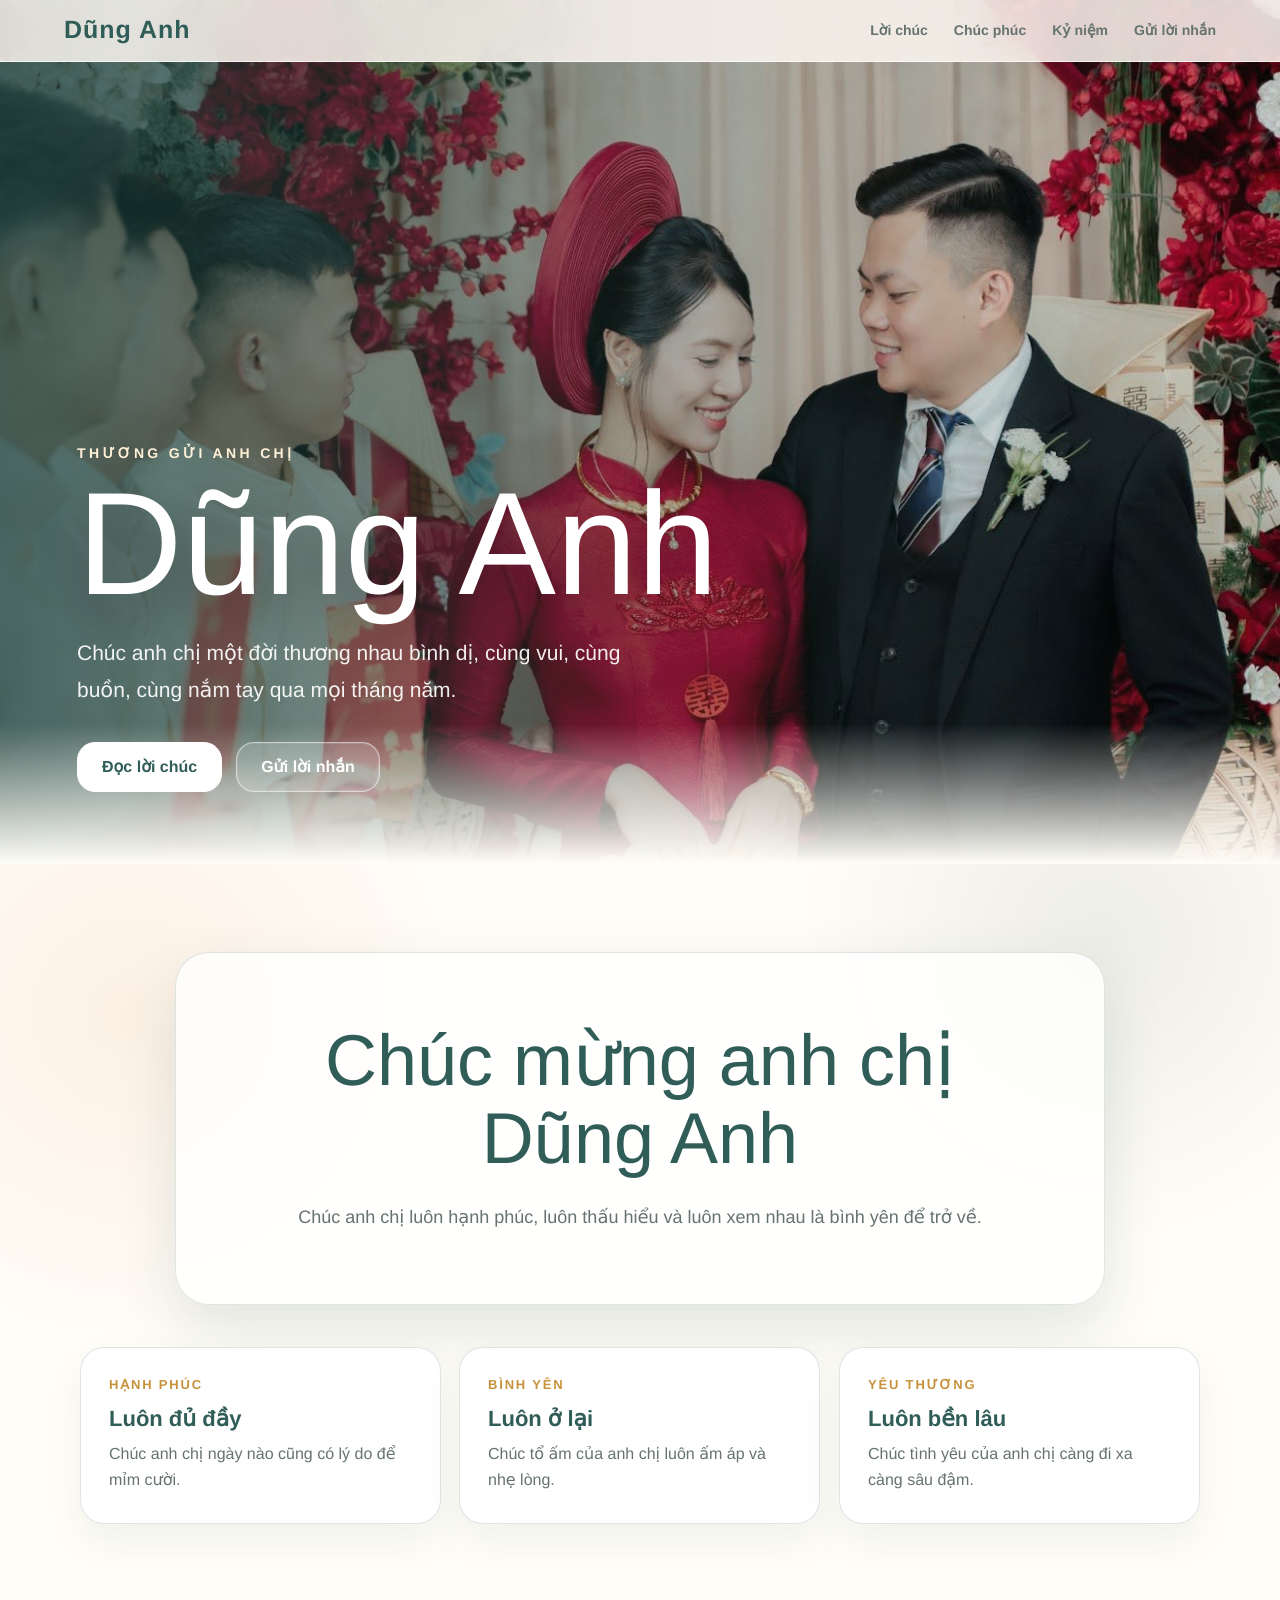
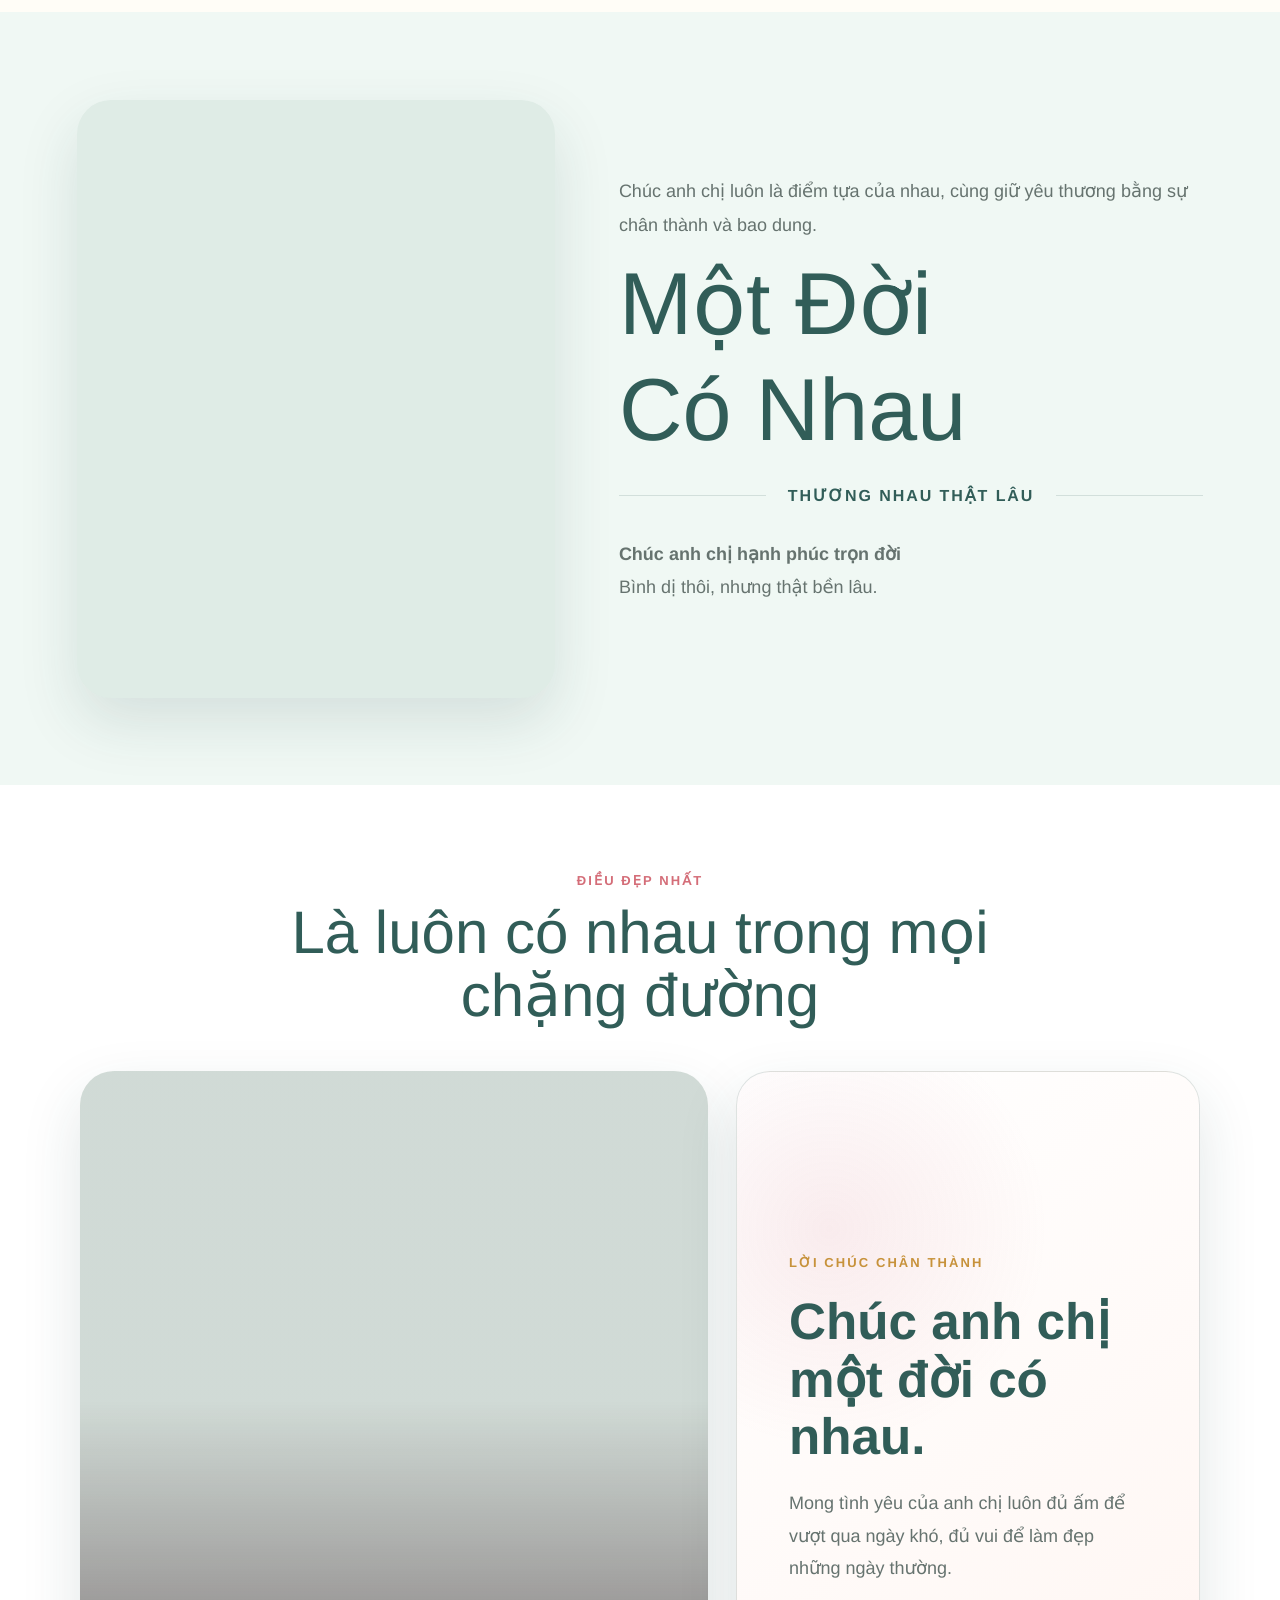
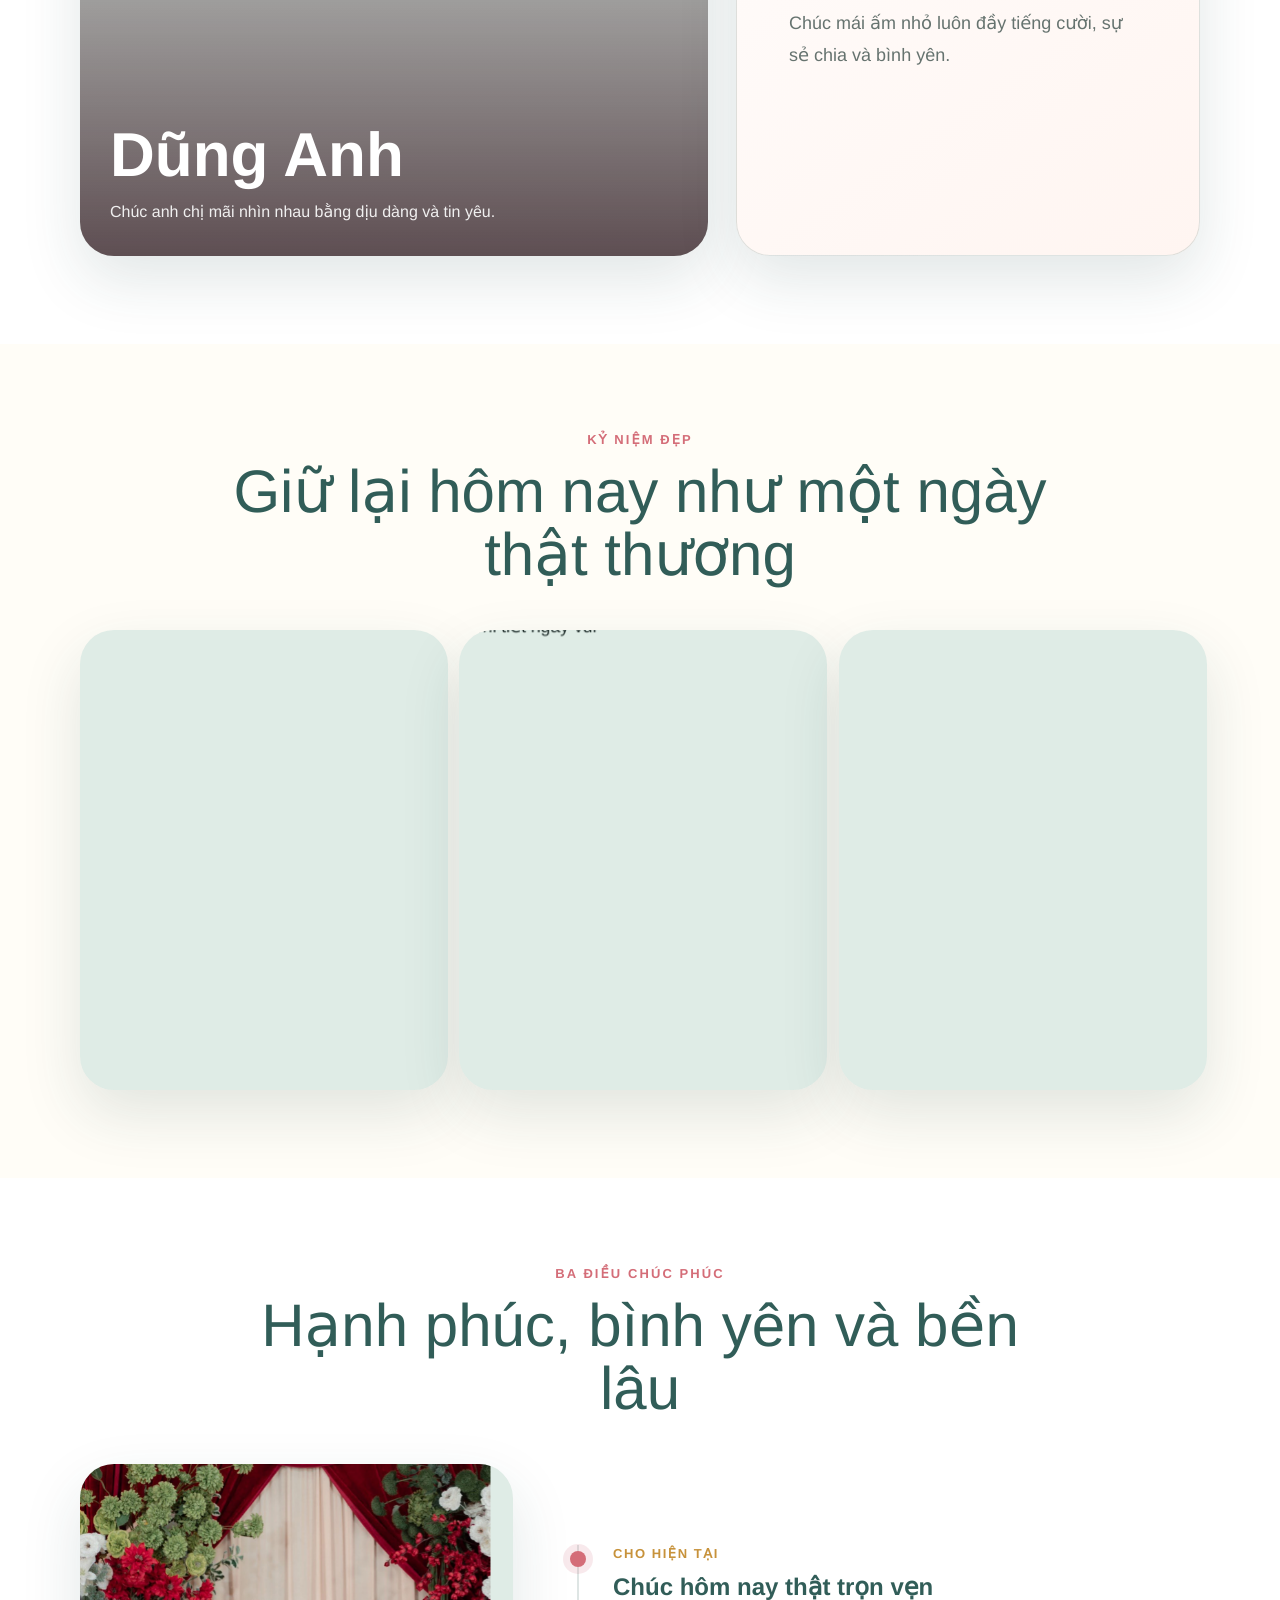
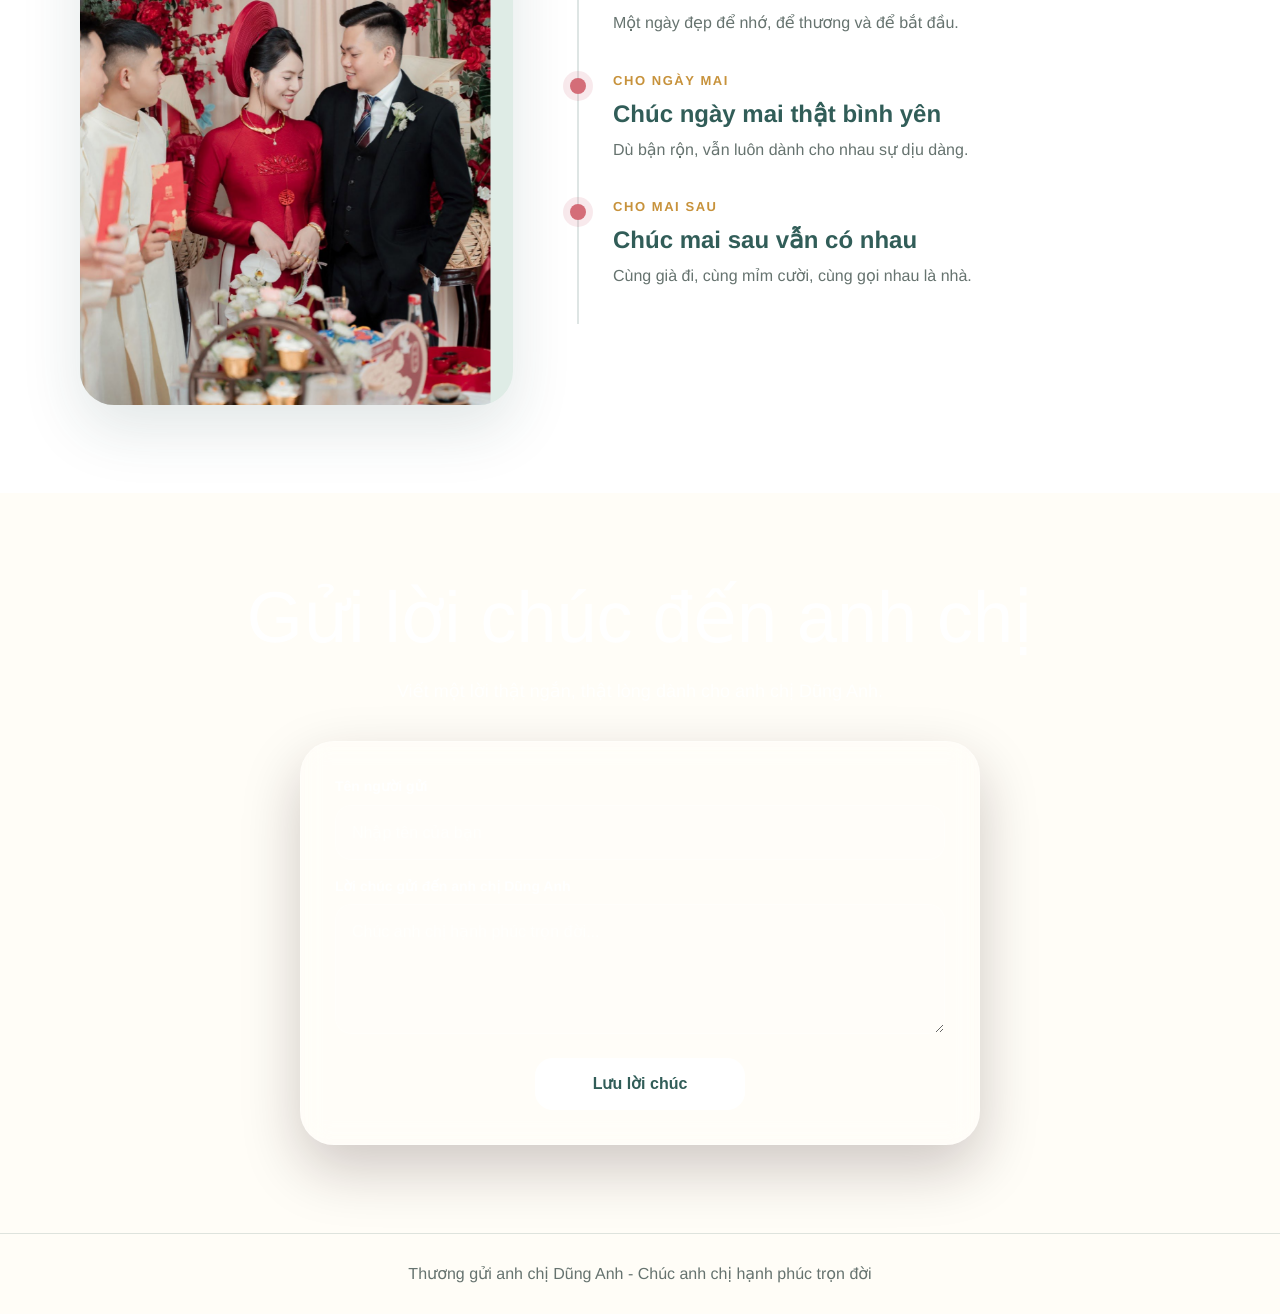
==== commit 7af61294: "Set hero photo crop to 28 percent" ====
--- a/wedding-invitation.html
+++ b/wedding-invitation.html
@@ -13,7 +13,7 @@
   <meta name="twitter:title" content="Lời Chúc Gửi Anh Chị Dũng Anh" />
   <meta name="twitter:description" content="Chúc anh chị Dũng Anh một đời an yên, hạnh phúc và luôn có nhau." />
   <meta name="twitter:image" content="https://huyhoang2k5.github.io/wedding-invitation/preview-104.jpg" />
-  <link rel="stylesheet" href="styles.css?v=preview104lower" />
+  <link rel="stylesheet" href="styles.css?v=preview104p28" />
 </head>
 <body>
   <audio id="weddingMusic" autoplay loop preload="auto">
--- a/styles.css
+++ b/styles.css
@@ -81,7 +81,7 @@
       color: white;
       background:
         linear-gradient(90deg, rgba(25, 62, 58, 0.78), rgba(25, 62, 58, 0.28) 55%, rgba(25, 62, 58, 0.08)),
-        url("preview-104.jpg") center 44% / cover;
+        url("preview-104.jpg") center 28% / cover;
     }
 
     .hero::after {
@@ -369,7 +369,7 @@
     }
 
     .timeline-photo .moving-photo {
-      object-position: center 44%;
+      object-position: center 28%;
     }
 
     .names p {
@@ -581,7 +581,7 @@
     .event {
       background:
         linear-gradient(rgba(255, 250, 244, 0.92), rgba(255, 250, 244, 0.92)),
-        url("preview-104.jpg") center 44% / cover;
+        url("preview-104.jpg") center 28% / cover;
     }
 
     .event-box {
@@ -621,7 +621,7 @@
       color: white;
       background:
         linear-gradient(rgba(31, 76, 71, 0.78), rgba(31, 76, 71, 0.78)),
-        url("preview-104.jpg") center 44% / cover;
+        url("preview-104.jpg") center 28% / cover;
       background-attachment: fixed;
       overflow: hidden;
     }
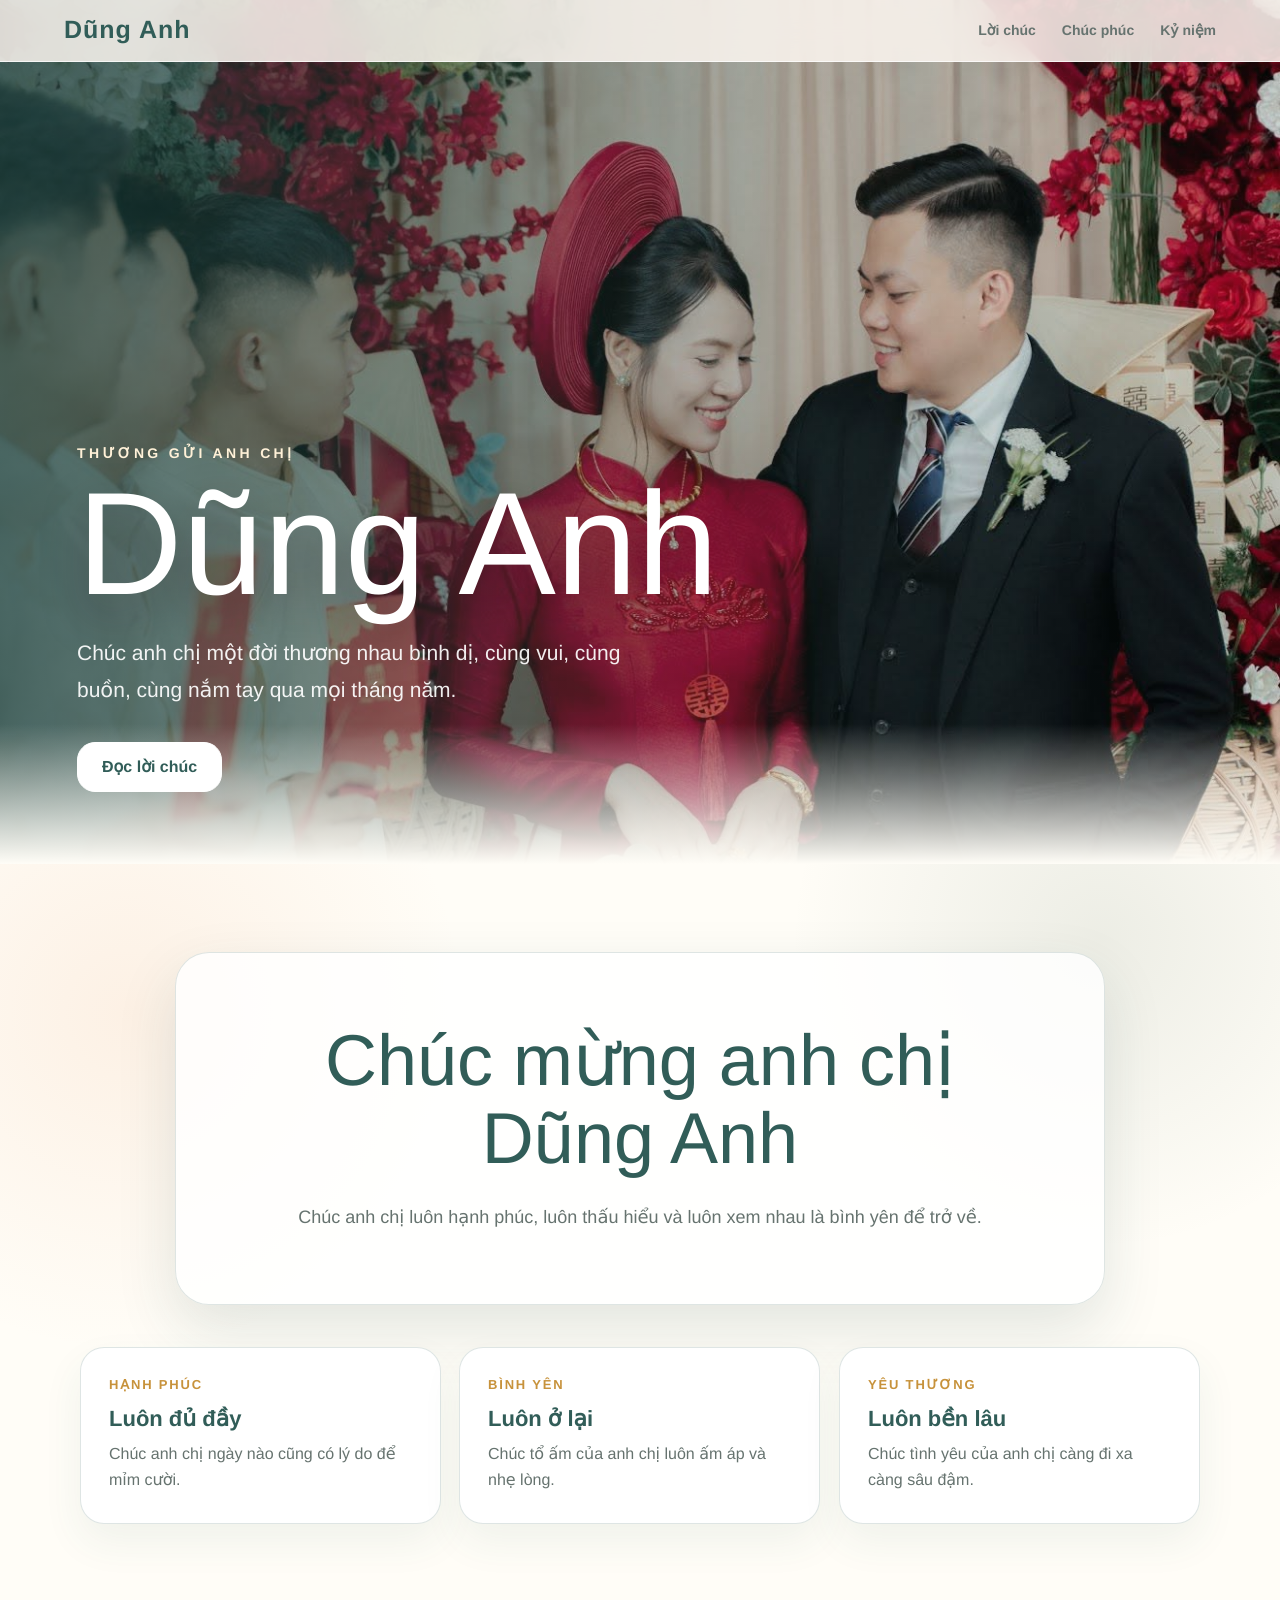
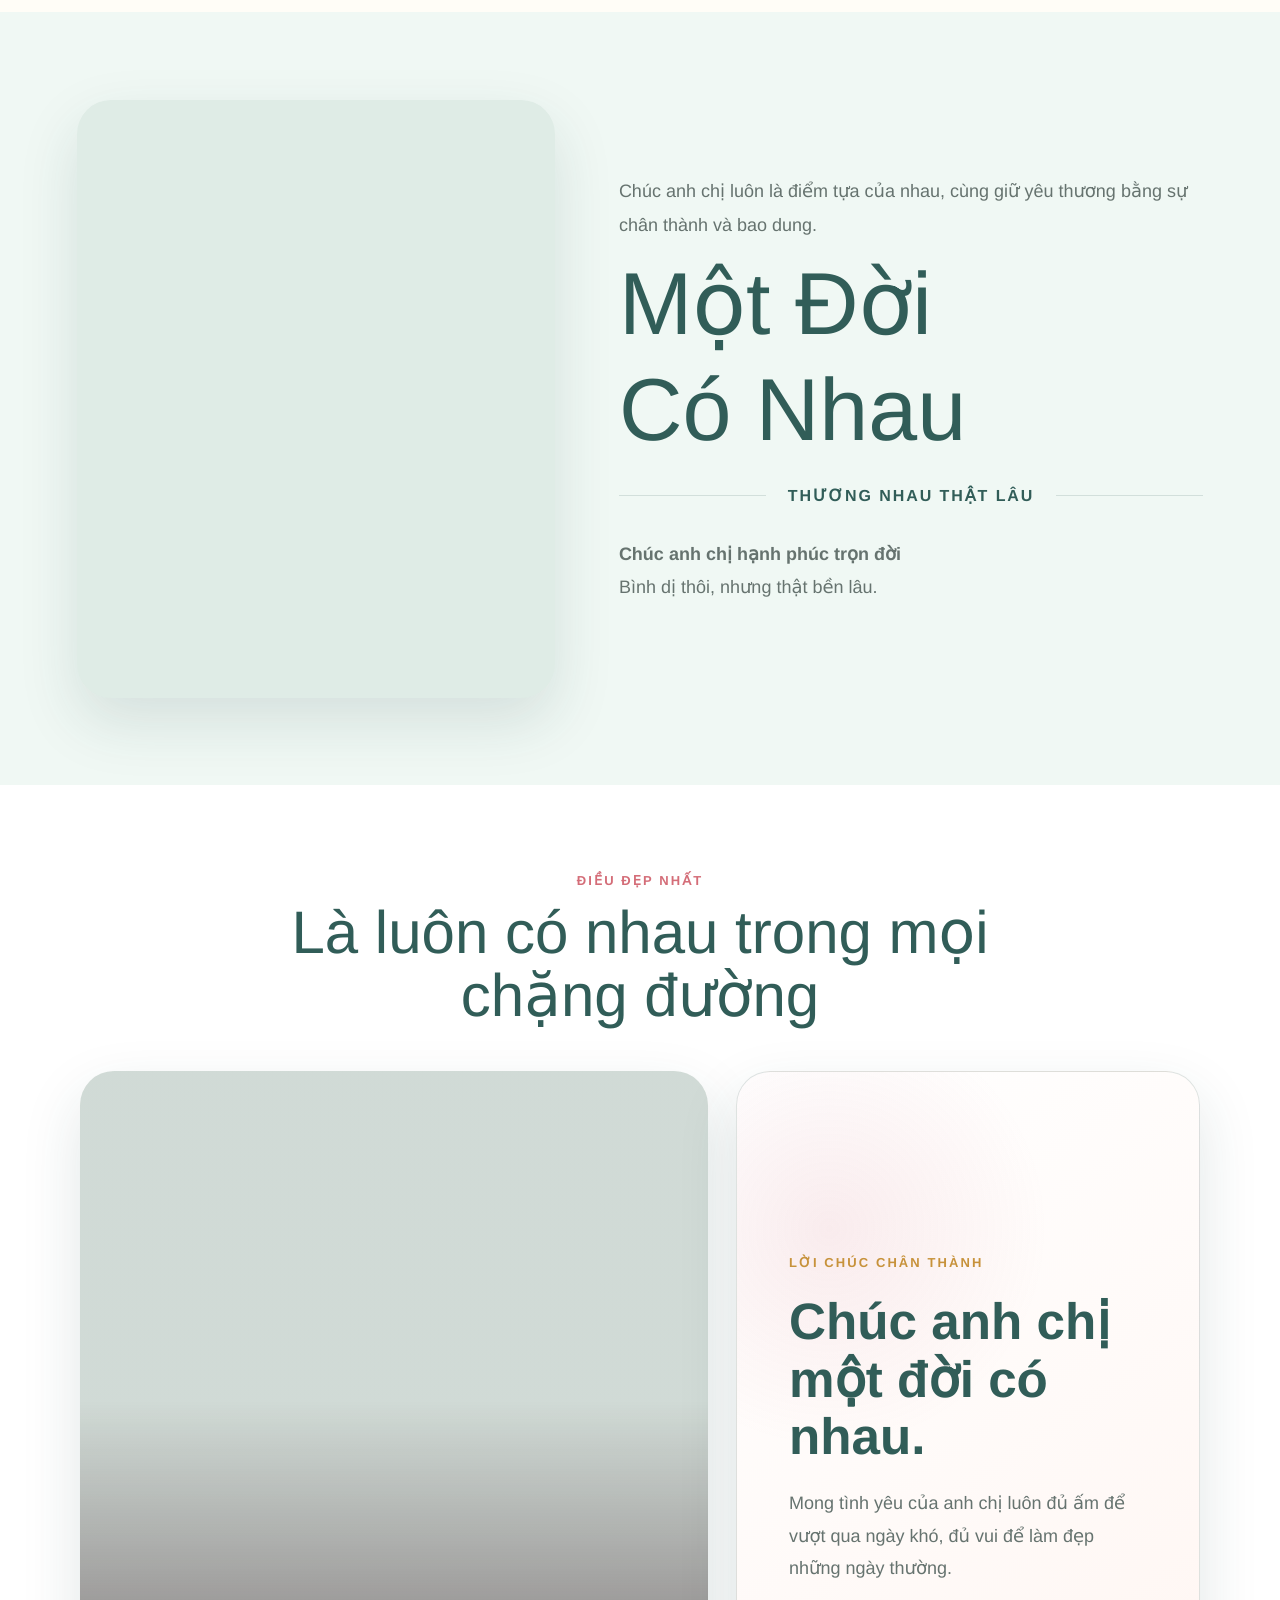
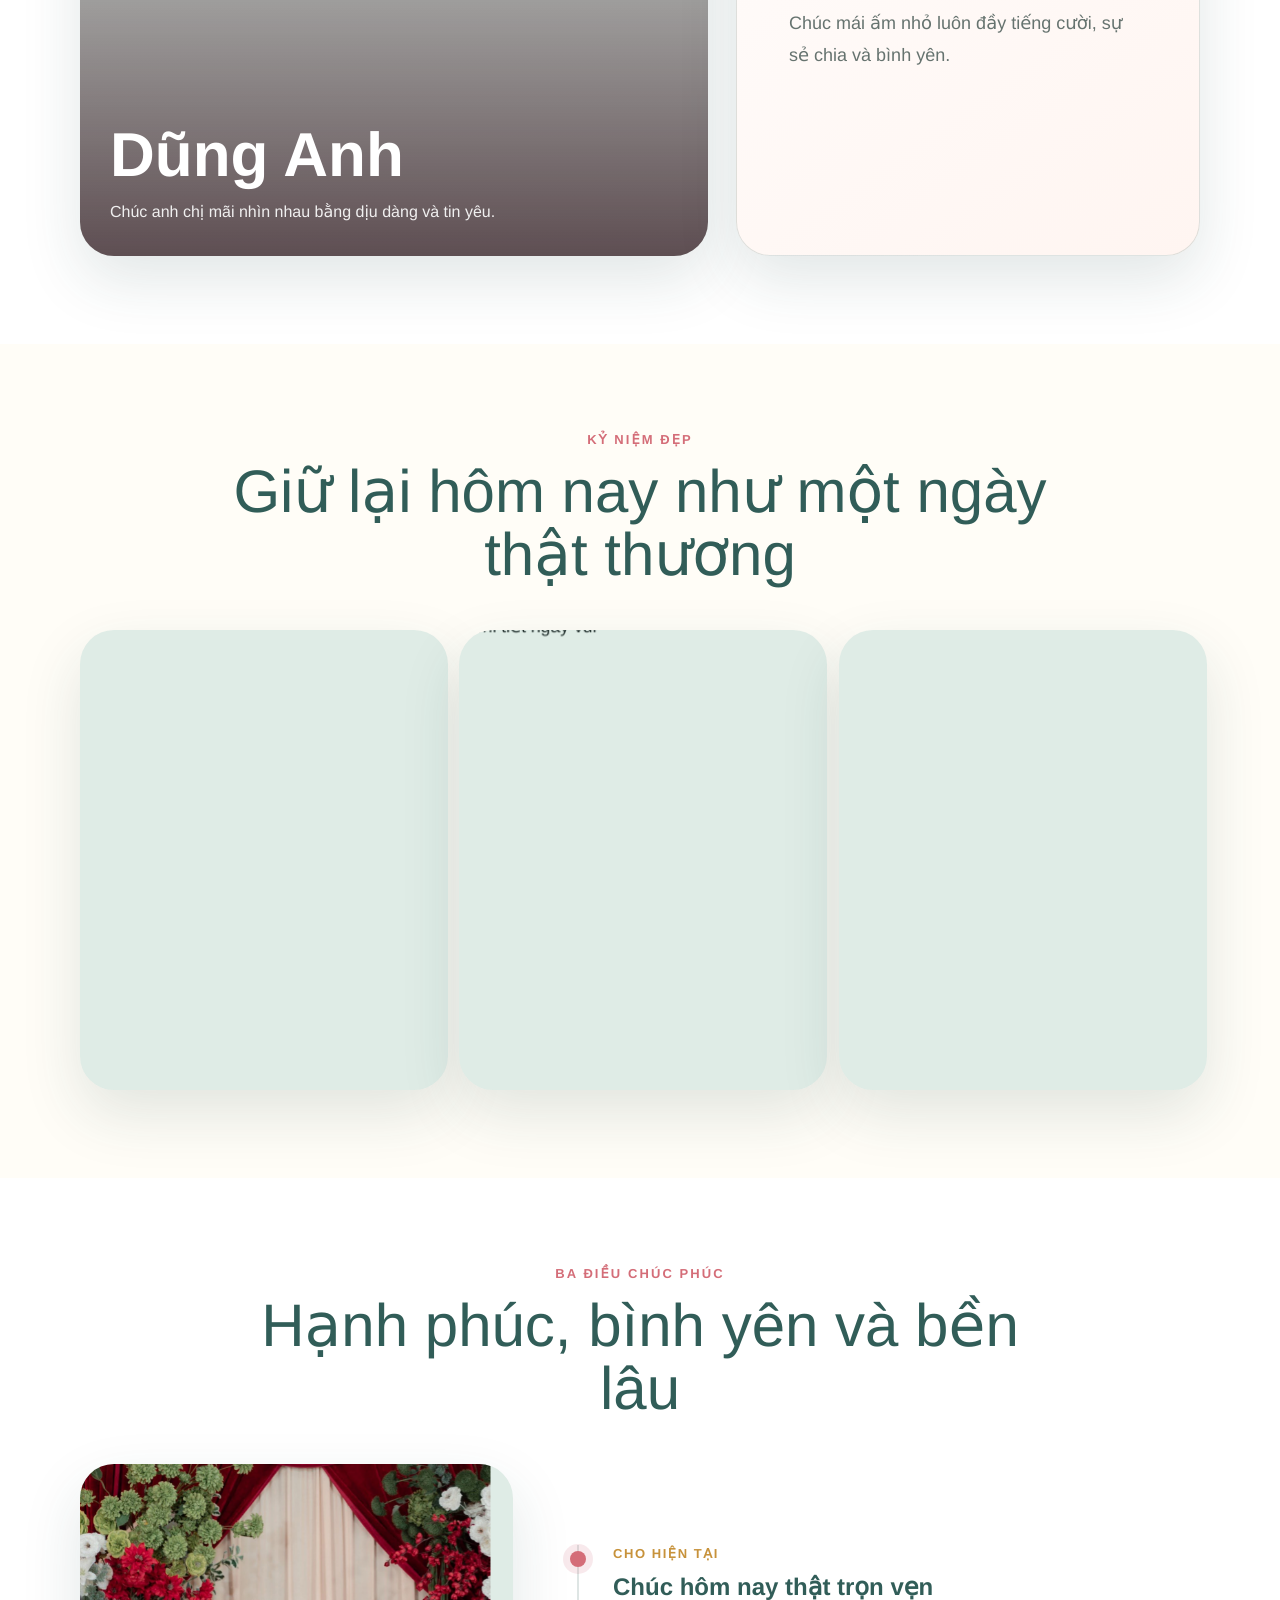
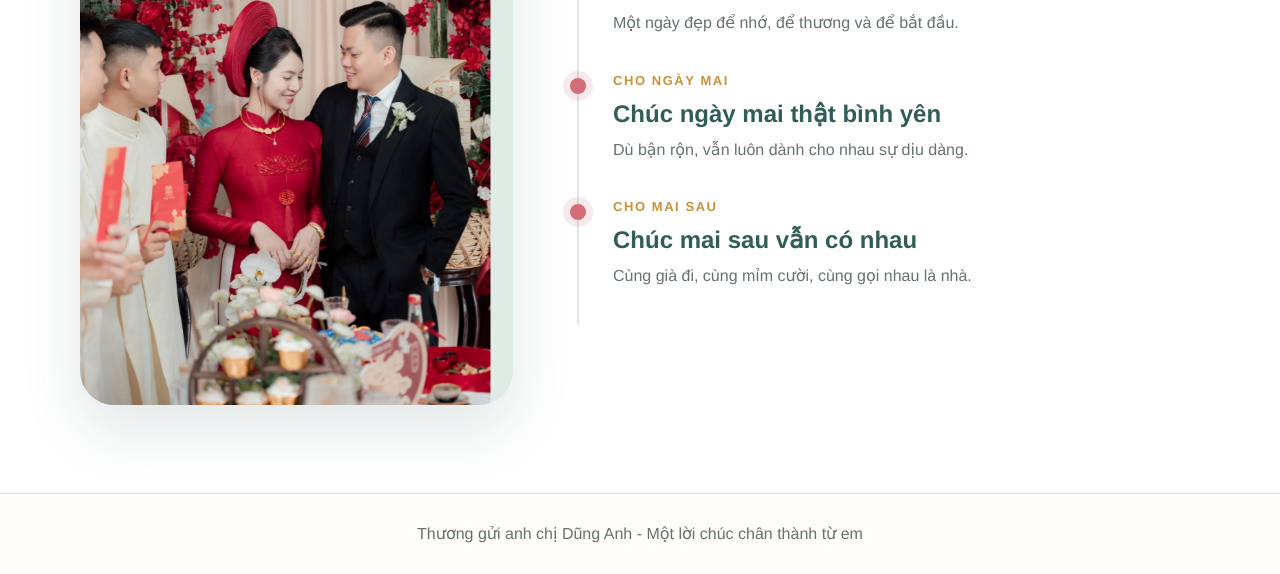
==== commit fcec3f14: "Remove personal wish form" ====
--- a/wedding-invitation.html
+++ b/wedding-invitation.html
@@ -26,7 +26,6 @@
       <a href="#wish">Lời chúc</a>
       <a href="#blessing">Chúc phúc</a>
       <a href="#memories">Kỷ niệm</a>
-      <a href="#message">Gửi lời nhắn</a>
     </nav>
   </header>
 
@@ -44,7 +43,6 @@
         </p>
         <div class="hero-actions">
           <a class="button primary" href="#wish">Đọc lời chúc</a>
-          <a class="button" href="#message">Gửi lời nhắn</a>
         </div>
       </div>
     </section>
@@ -168,30 +166,10 @@
       </div>
     </section>
 
-    <section id="message" class="section rsvp">
-      <h2>Gửi lời chúc đến anh chị</h2>
-      <p>
-        Viết một lời thật ngắn, thật lòng dành cho anh chị Dũng Anh.
-      </p>
-      <form class="rsvp-form" id="rsvpForm">
-        <div class="form-row">
-          <label for="guestName">Tên người gửi</label>
-          <input id="guestName" name="guestName" type="text" placeholder="Nhập tên của bạn" required />
-        </div>
-
-        <div class="form-row">
-          <label for="wish">Lời chúc gửi đến anh chị Dũng Anh</label>
-          <textarea id="wish" name="wish" placeholder="Chúc anh chị hạnh phúc trọn đời..." required></textarea>
-        </div>
-
-        <button class="submit-button" type="submit">Lưu lời chúc</button>
-        <p class="form-message" id="formMessage">Cảm ơn bạn, lời chúc đã được lưu lại.</p>
-      </form>
-    </section>
   </main>
 
   <footer class="footer">
-    Thương gửi anh chị Dũng Anh - Chúc anh chị hạnh phúc trọn đời
+    Thương gửi anh chị Dũng Anh - Một lời chúc chân thành từ em
   </footer>
   <script src="script.js"></script>
 </body>
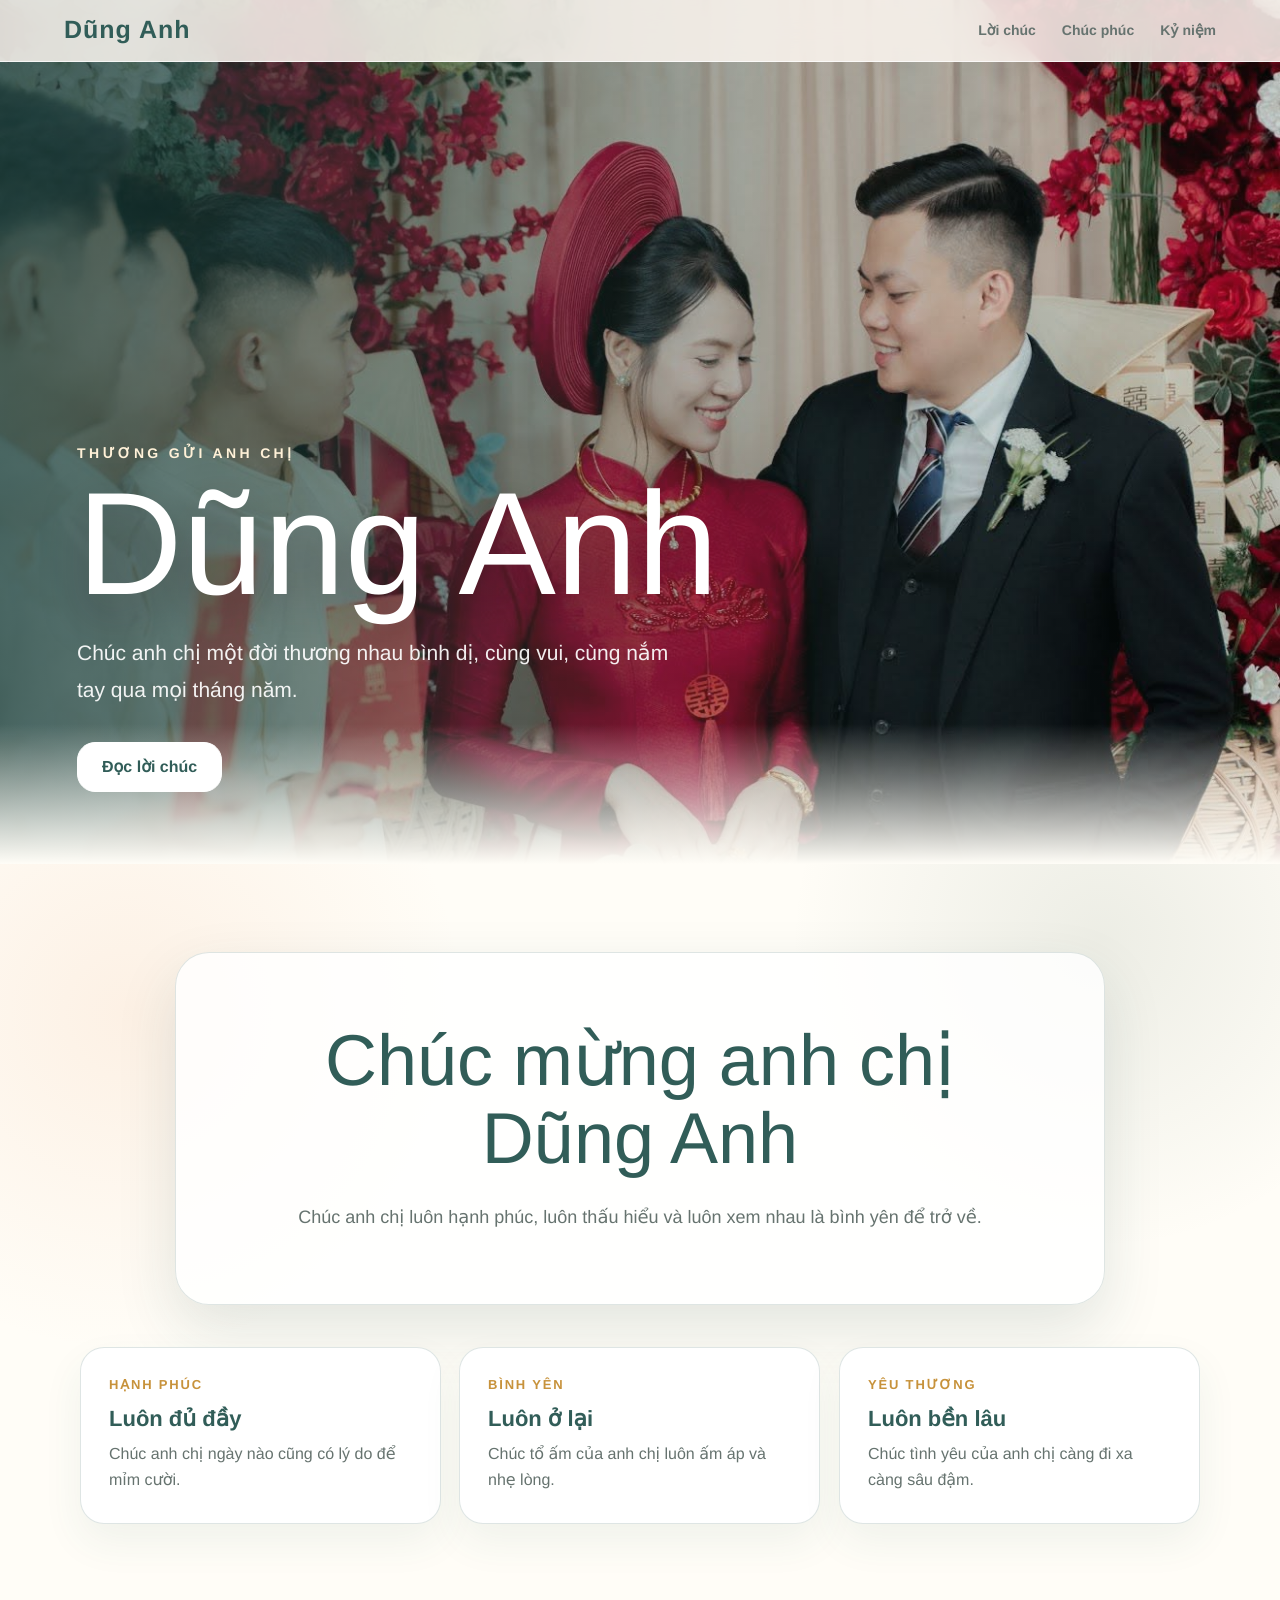
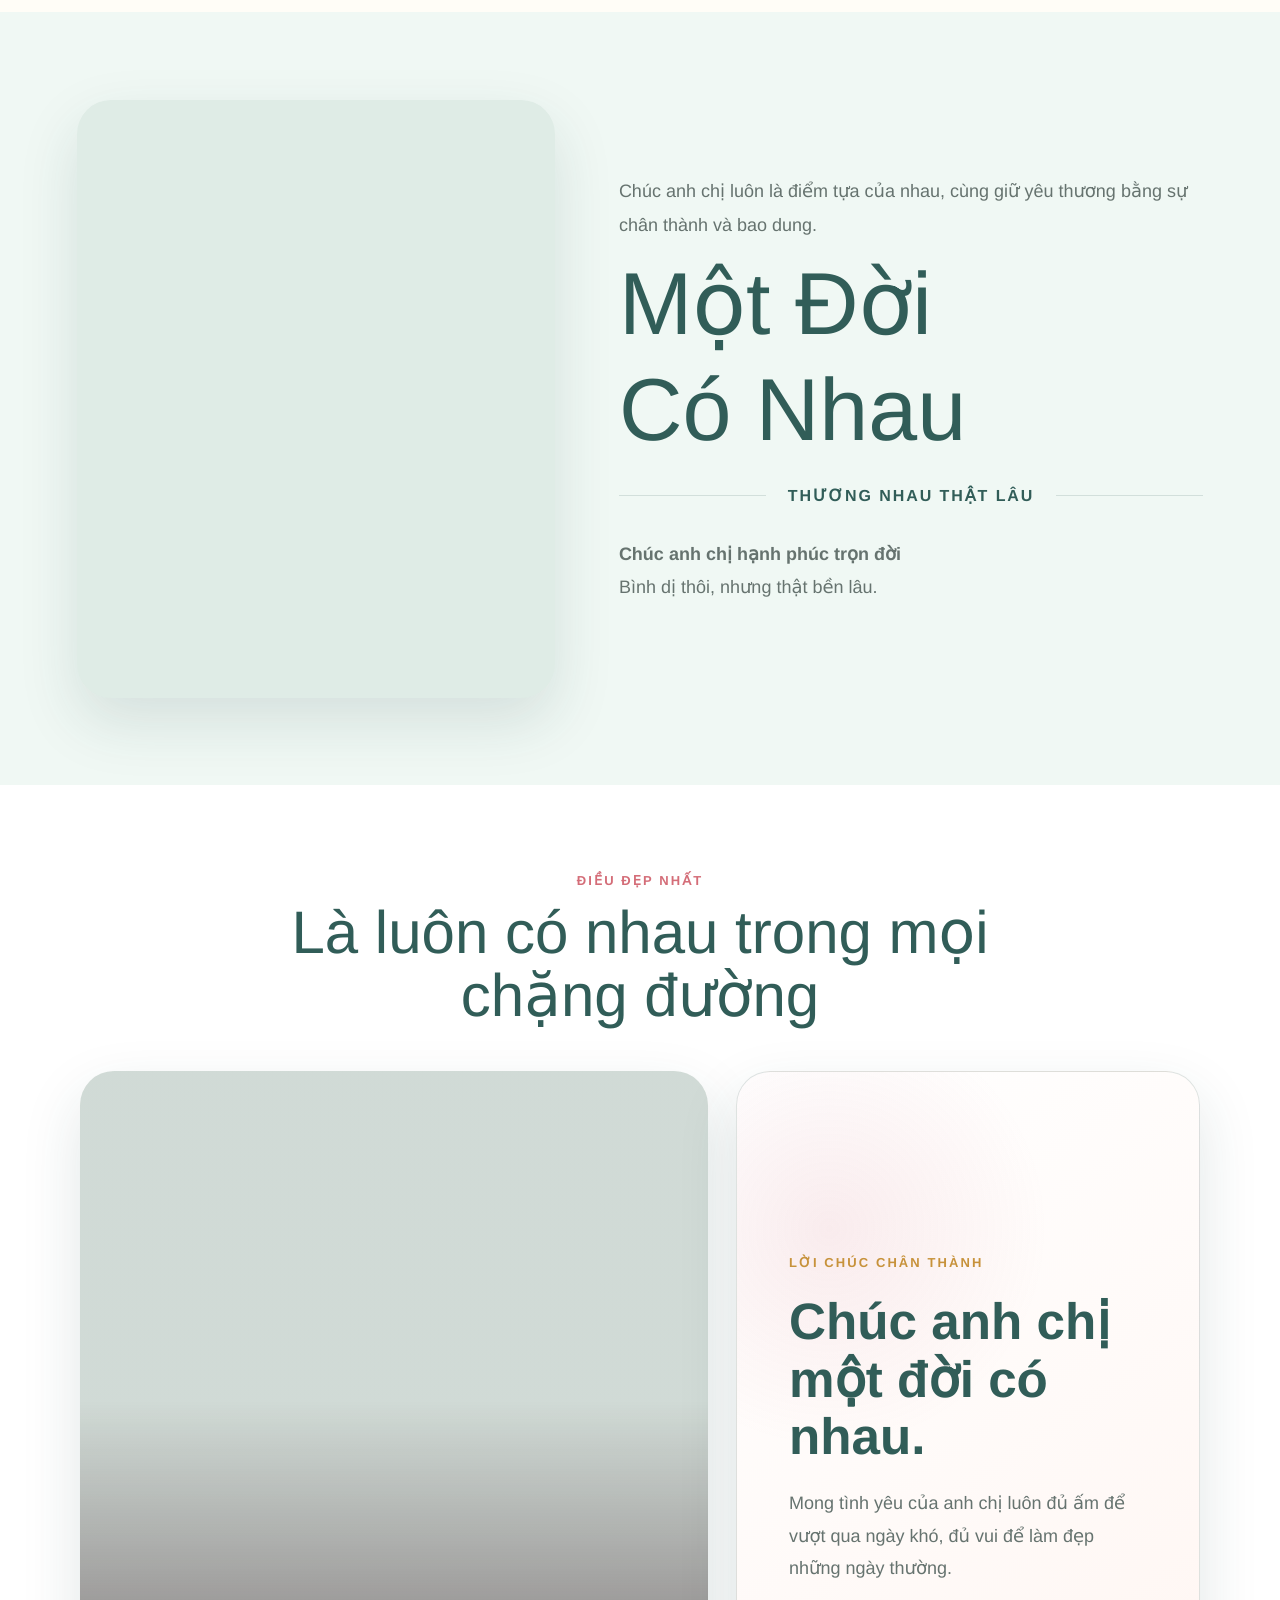
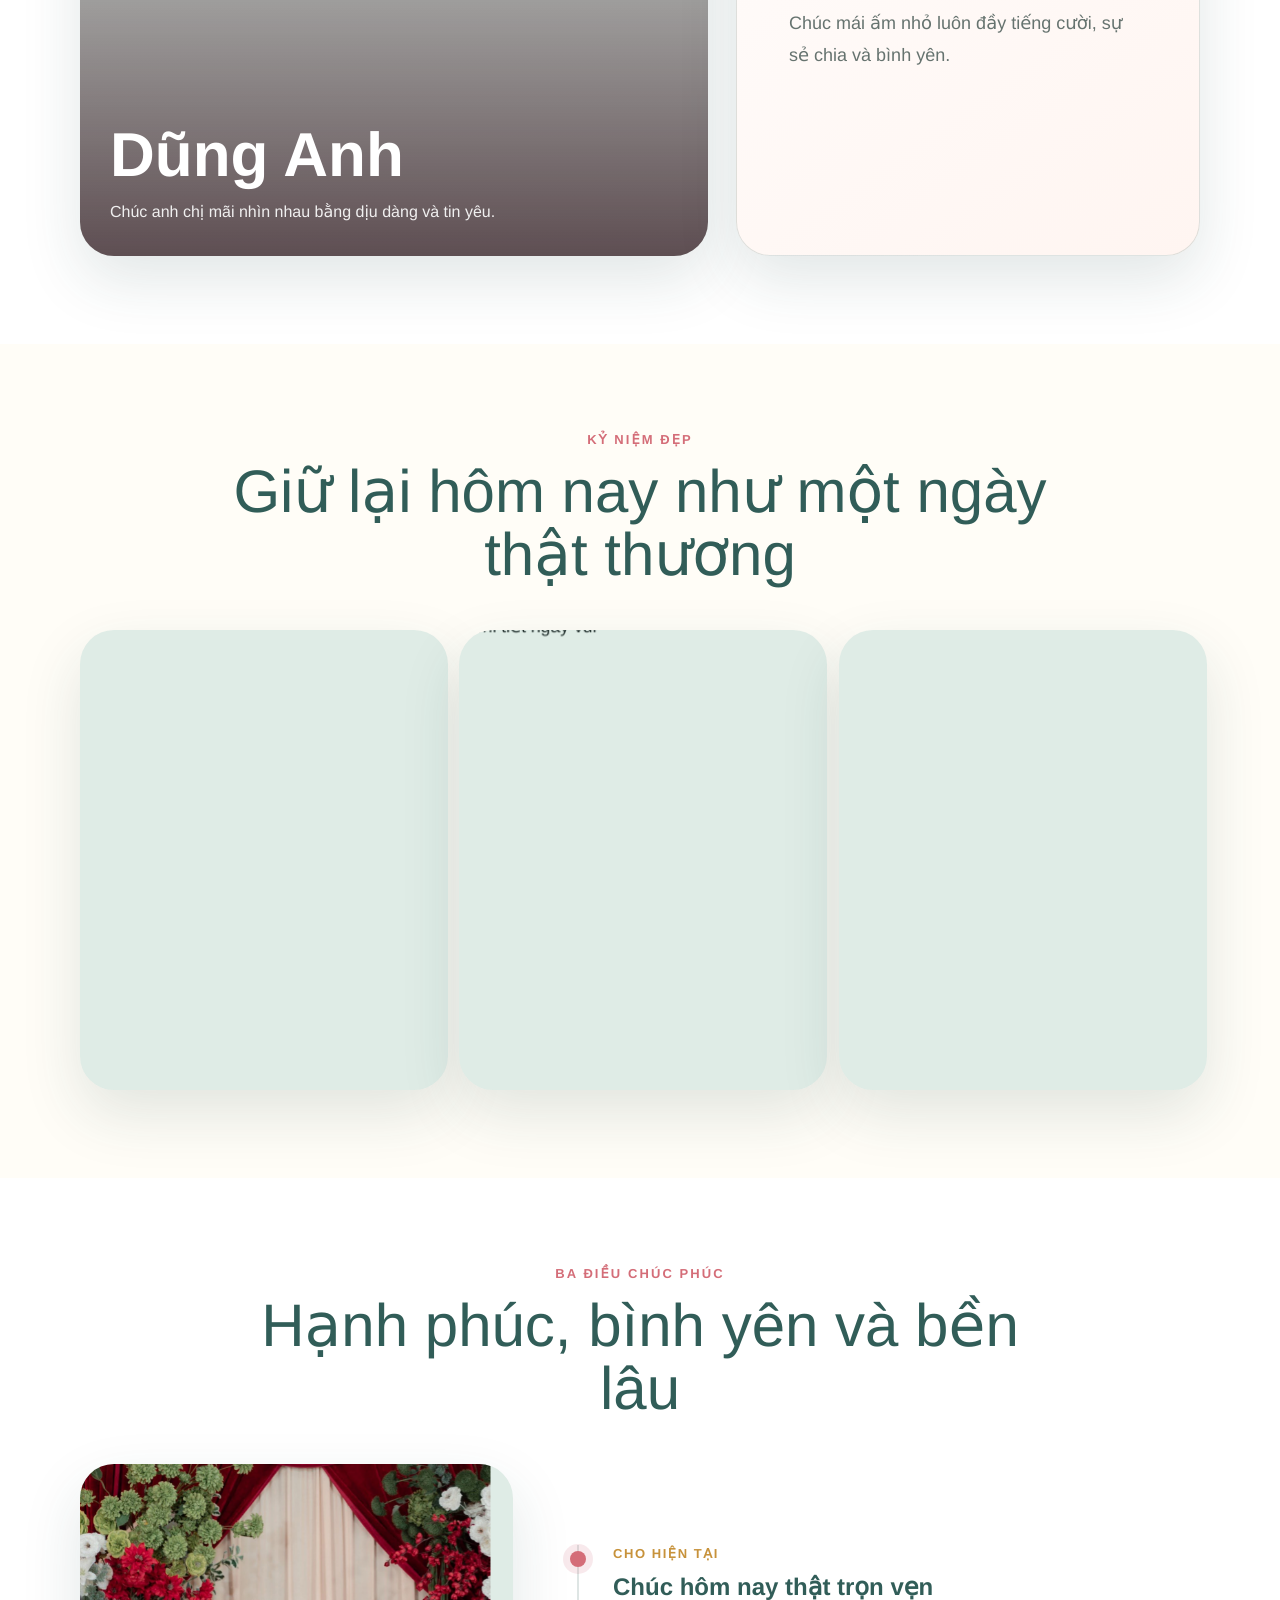
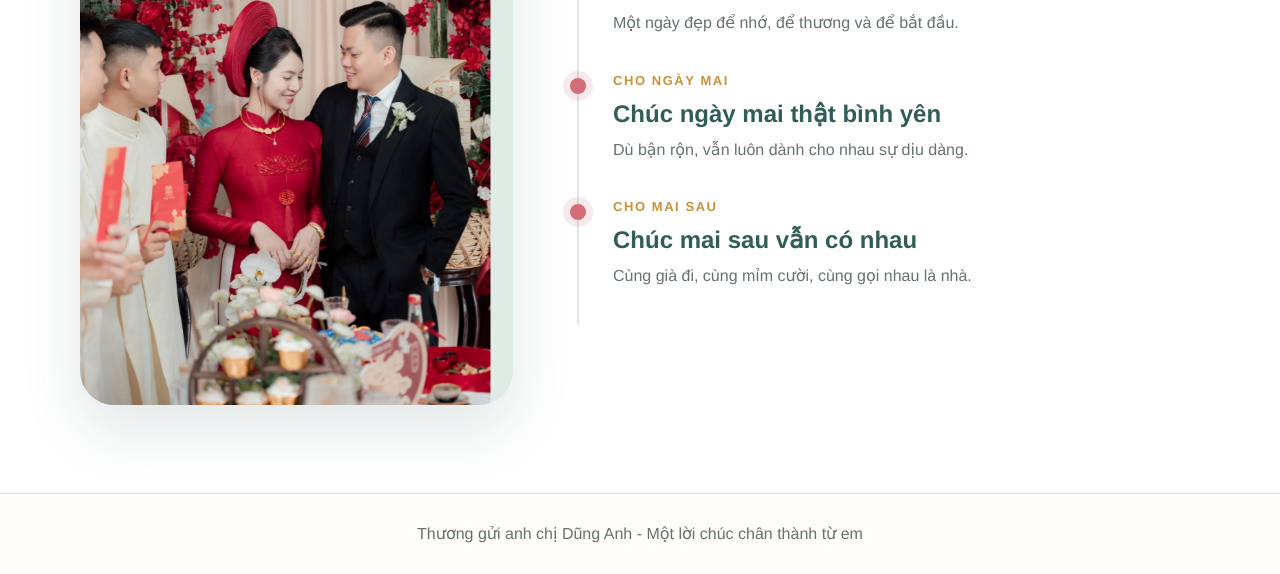
==== commit cac2ee1e: "Remove personal wish form" ====
--- a/wedding-invitation.html
+++ b/wedding-invitation.html
@@ -1,4 +1,4 @@
-<!DOCTYPE html>
+﻿<!DOCTYPE html>
 <html lang="vi">
 <head>
   <meta charset="UTF-8" />
@@ -38,7 +38,7 @@
         <p class="eyebrow">Thương gửi anh chị</p>
         <h1>Dũng Anh</h1>
         <p class="hero-text">
-          Chúc anh chị một đời thương nhau bình dị, cùng vui, cùng buồn,
+          Chúc anh chị một đời thương nhau bình dị, cùng vui,
           cùng nắm tay qua mọi tháng năm.
         </p>
         <div class="hero-actions">
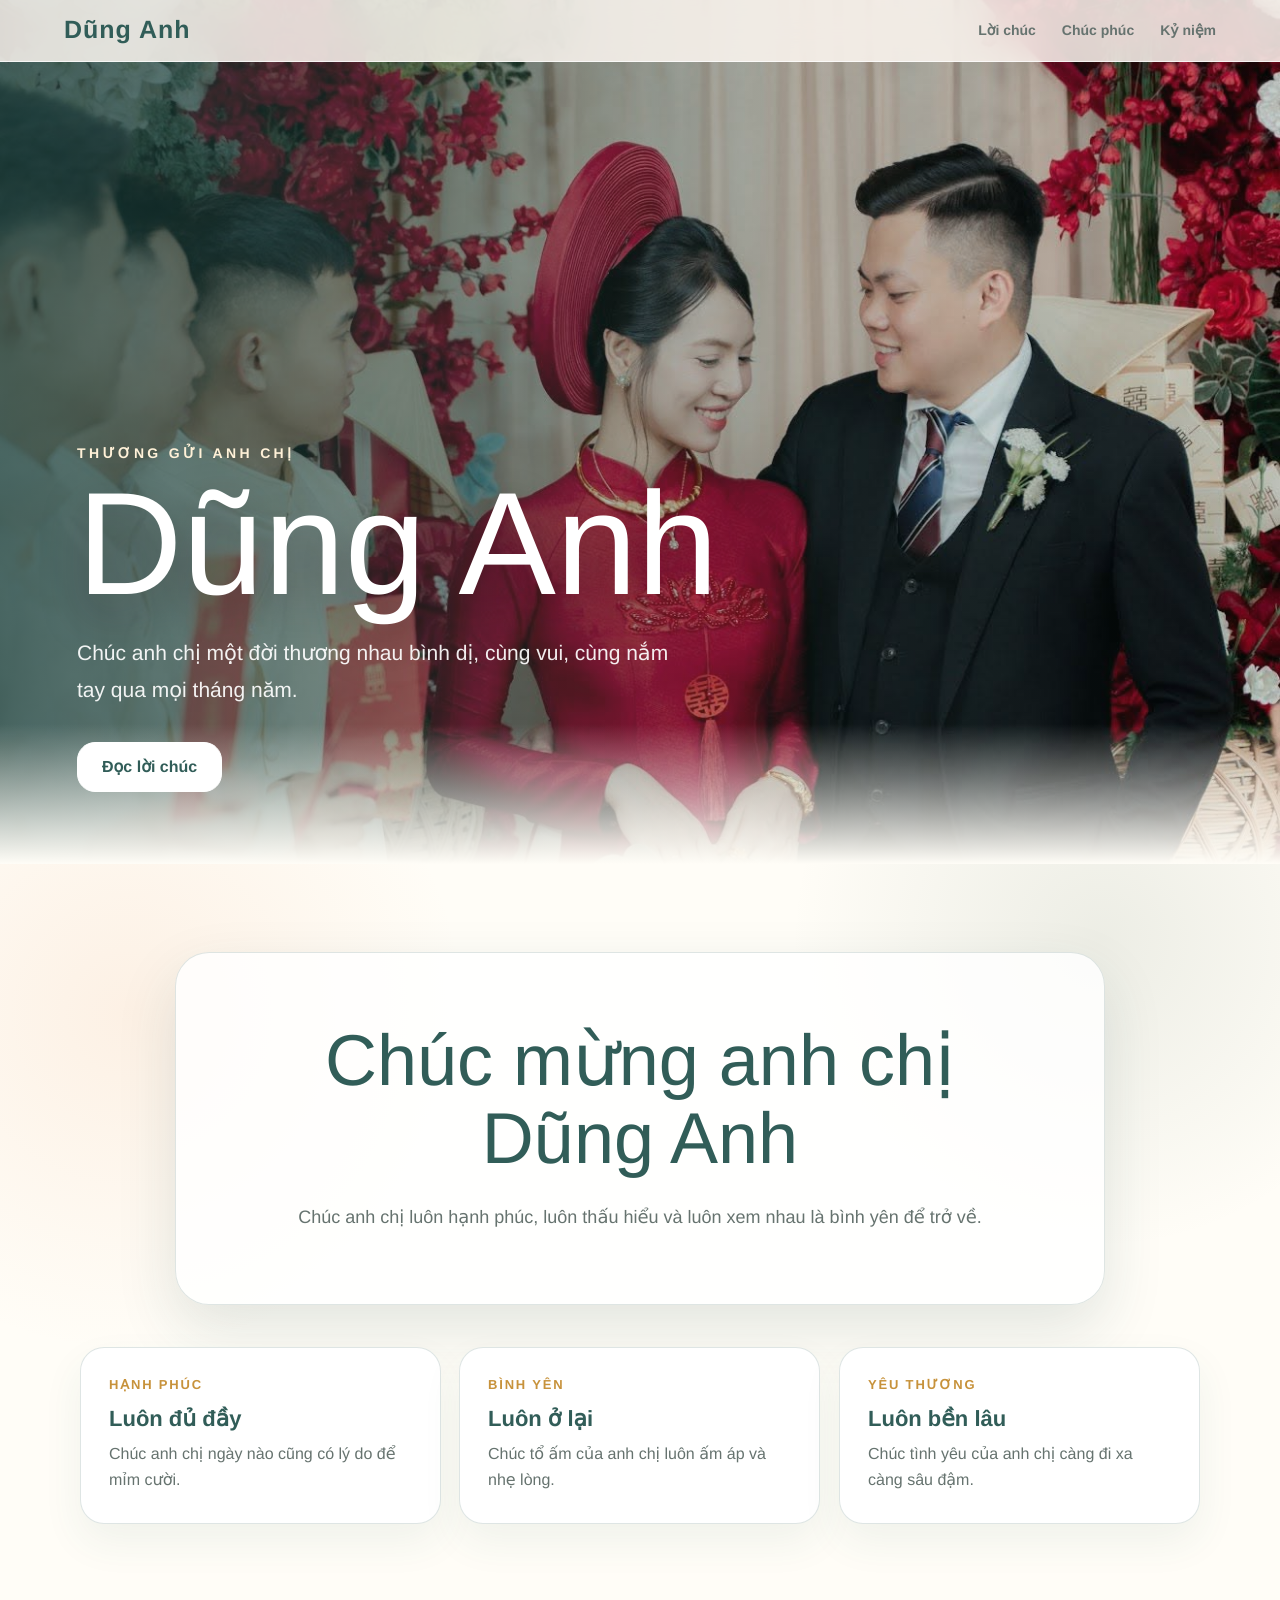
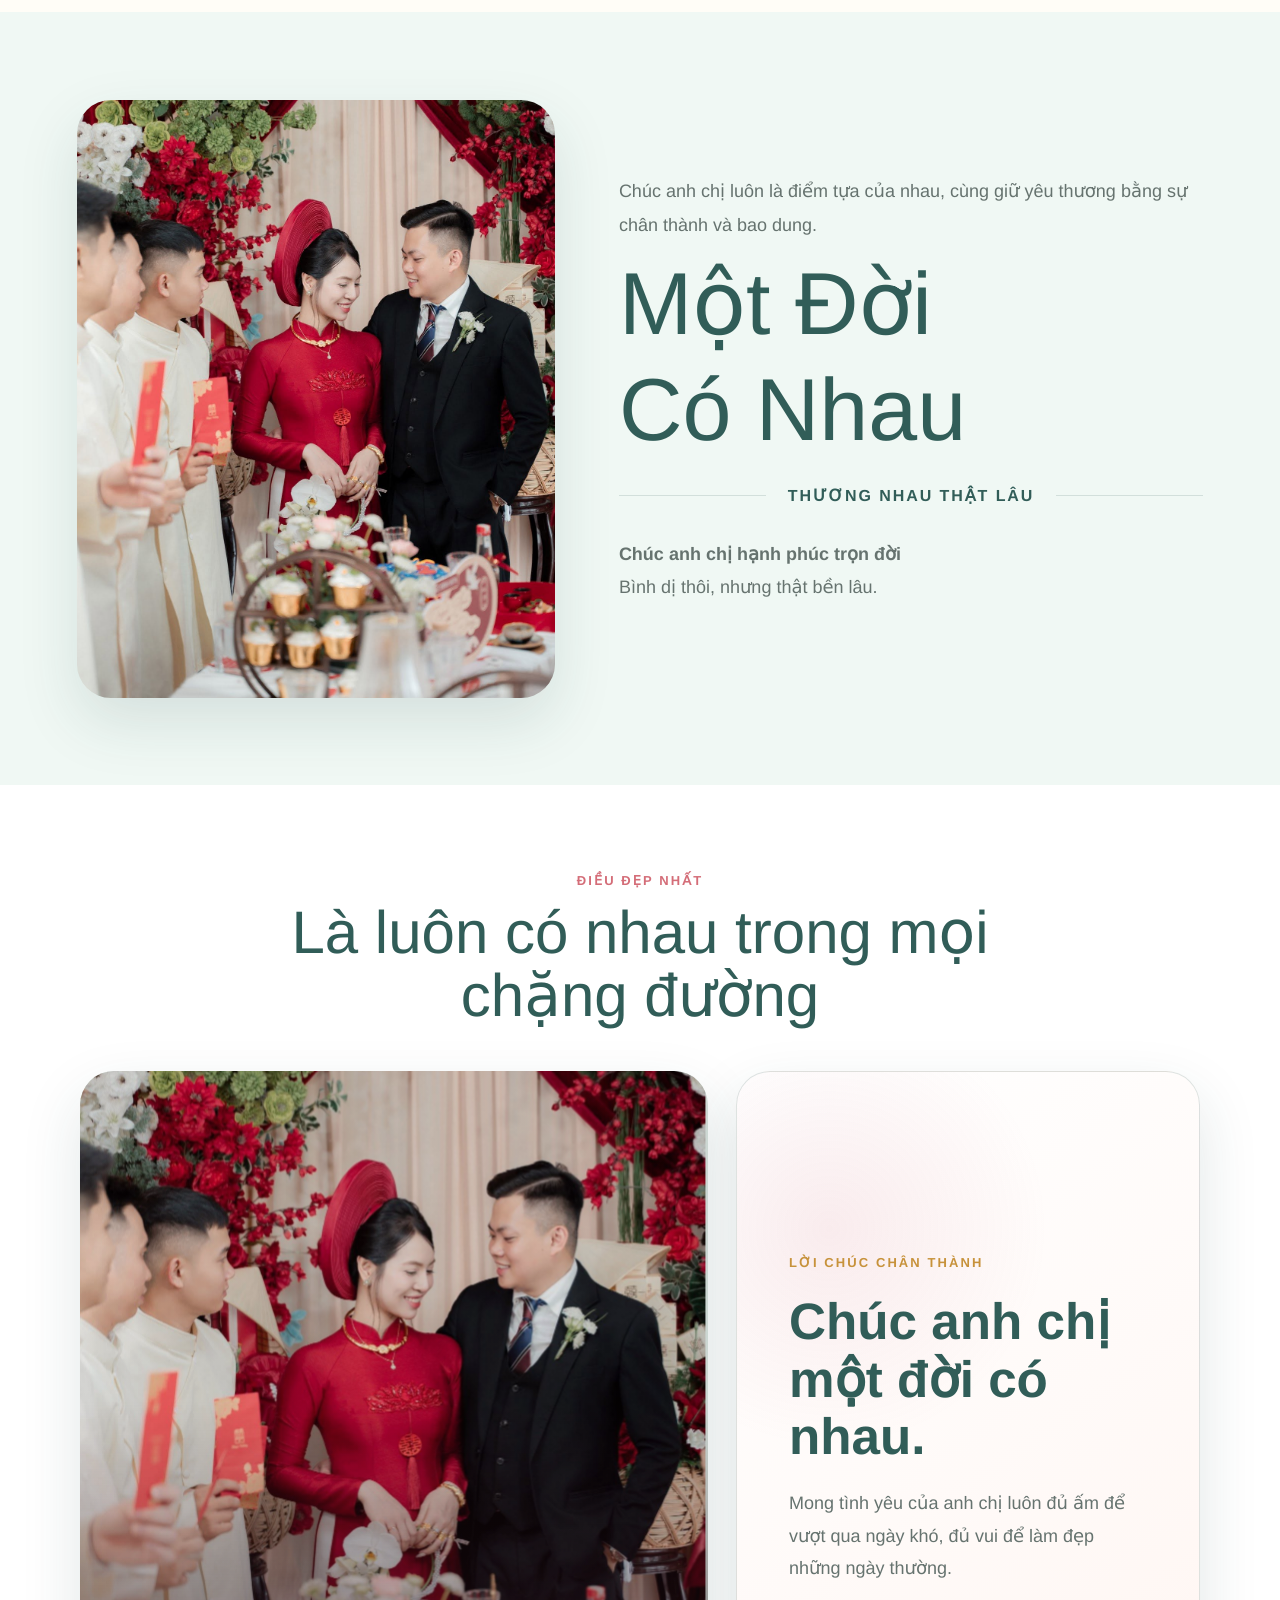
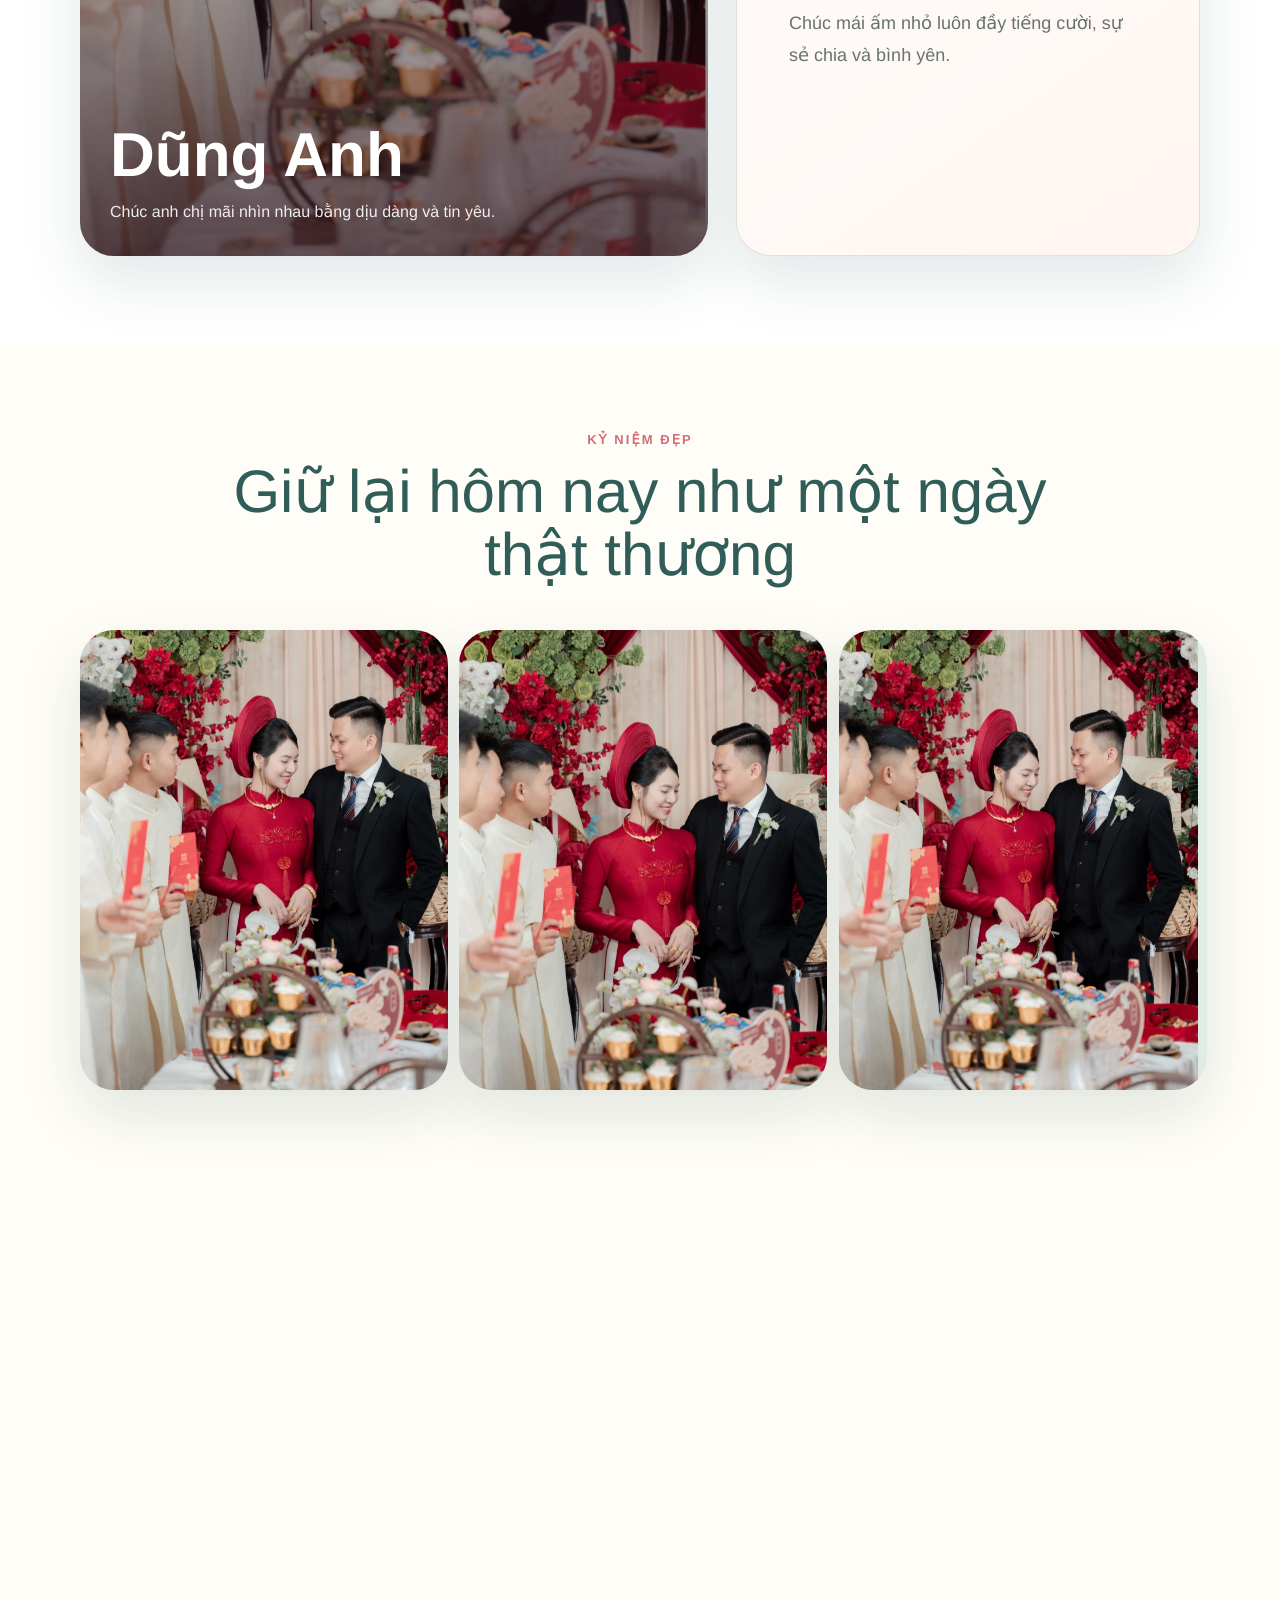
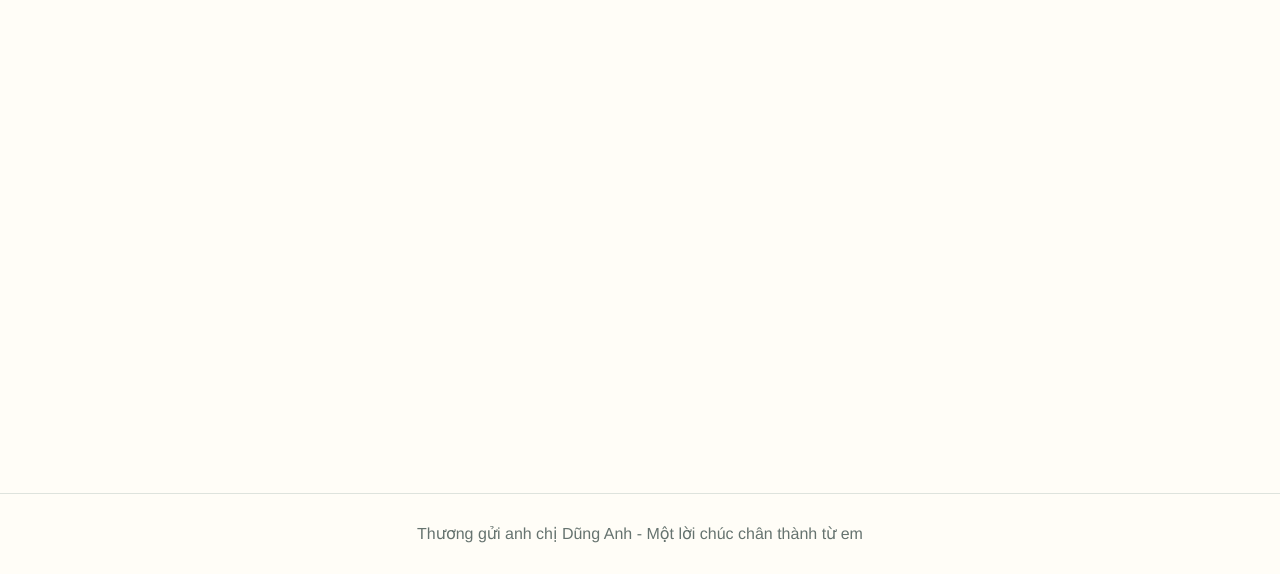
==== commit 17506cfe: "Use local images throughout page" ====
--- a/wedding-invitation.html
+++ b/wedding-invitation.html
@@ -8,11 +8,15 @@
   <meta property="og:type" content="website" />
   <meta property="og:title" content="Lời Chúc Gửi Anh Chị Dũng Anh" />
   <meta property="og:description" content="Chúc anh chị Dũng Anh một đời an yên, hạnh phúc và luôn có nhau." />
-  <meta property="og:image" content="https://huyhoang2k5.github.io/wedding-invitation/preview-104.jpg" />
+  <meta property="og:image" content="https://huyhoang2k5.github.io/wedding-invitation/messenger-preview.jpg" />
+  <meta property="og:image:secure_url" content="https://huyhoang2k5.github.io/wedding-invitation/messenger-preview.jpg" />
+  <meta property="og:image:type" content="image/jpeg" />
+  <meta property="og:image:width" content="1320" />
+  <meta property="og:image:height" content="1983" />
   <meta name="twitter:card" content="summary_large_image" />
   <meta name="twitter:title" content="Lời Chúc Gửi Anh Chị Dũng Anh" />
   <meta name="twitter:description" content="Chúc anh chị Dũng Anh một đời an yên, hạnh phúc và luôn có nhau." />
-  <meta name="twitter:image" content="https://huyhoang2k5.github.io/wedding-invitation/preview-104.jpg" />
+  <meta name="twitter:image" content="https://huyhoang2k5.github.io/wedding-invitation/messenger-preview.jpg" />
   <link rel="stylesheet" href="styles.css?v=preview104p28" />
 </head>
 <body>
@@ -77,7 +81,7 @@
     <section id="blessing" class="section couple reveal slide-left">
       <div class="couple-wrap">
         <div class="photo-frame">
-          <img class="moving-photo" data-motion="vertical" data-speed="0.18" src="https://scontent.fdad1-1.fna.fbcdn.net/v/t39.30808-6/730570680_4474770352801013_6047535732897594170_n.jpg?stp=dst-jpg_tt6&cstp=mx1320x1983&ctp=s1320x1983&_nc_cat=111&_nc_map=urlgen_bucketless&ccb=1-7&_nc_sid=833d8c&_nc_eui2=AeE217e1_ZSBwrStdw9cUnzt1UAMs8R2pMHVQAyzxHakwXz1b8eLulZPEqEgzEs18xRuTctUhPrgEbwWYv7RLfZH&_nc_ohc=wz8H2vTD76MQ7kNvwFIjfYH&_nc_oc=AdqT4nml8YELyhEfNVmGJHIdGNfoKG-IF7A2qyD65GCtSIfUsPJtINCb-vKB9HcJSs4&_nc_zt=23&_nc_ht=scontent.fdad1-1.fna&_nc_gid=jz9z8V5mTX7kWDKySU7J5A&_nc_ss=7b2a8&oh=00_AQCR-e2ZW8wxYDXIhlTBmKBnsc2_lWq6ZQTtmY4GBiqyog&oe=6A5E8457" alt="Ảnh của anh chị Dũng Anh" />
+          <img class="moving-photo" data-motion="vertical" data-speed="0.18" src="preview-104.jpg" alt="Ảnh của anh chị Dũng Anh" />
         </div>
         <div class="names">
           <p>
@@ -99,7 +103,7 @@
       </div>
       <div class="portrait-grid">
         <article class="portrait-card reveal rotate-in">
-          <img class="moving-photo" data-motion="diagonal" data-speed="0.13" src="https://scontent.fdad1-2.fna.fbcdn.net/v/t39.30808-6/729964686_4474797589464956_6430416721599949811_n.jpg?stp=dst-jpg_tt6&cstp=mx1320x1983&ctp=s1320x1983&_nc_cat=109&_nc_map=urlgen_bucketless&ccb=1-7&_nc_sid=833d8c&_nc_eui2=AeH9rsnu59TeMiRe4SPNGsWj-Ql0jFymfs35CXSMXKZ-zQldpM77ubokt4w5oK9Uu72vOjch_jjHRND80iuaVDME&_nc_ohc=pigL65Re2n4Q7kNvwGPbDy2&_nc_oc=AdqBzuyjM40bjsmzW6K9m_-8ceM49r73rLpL2sTnweTPh9zhg6mC3KWojB332VYxr_M&_nc_zt=23&_nc_ht=scontent.fdad1-2.fna&_nc_gid=H6c84pMmJkQnf2Hs17BMJg&_nc_ss=7b2a8&oh=00_AQCXojZbpD8qqS59KrEaHp_BieBAwISEppEAimDJhymSwg&oe=6A5EA907" alt="Khoảnh khắc hạnh phúc của anh chị Dũng Anh" />
+          <img class="moving-photo" data-motion="diagonal" data-speed="0.13" src="preview-104.jpg" alt="Khoảnh khắc hạnh phúc của anh chị Dũng Anh" />
           <div>
             <h3>Dũng Anh</h3>
             <p>Chúc anh chị mãi nhìn nhau bằng dịu dàng và tin yêu.</p>
@@ -126,13 +130,13 @@
       </div>
       <div class="gallery-grid">
         <div class="gallery-item tall reveal slide-left">
-          <img class="moving-photo" data-motion="vertical" data-speed="0.22" src="https://scontent.fdad1-1.fna.fbcdn.net/v/t39.30808-6/729769231_4474769629467752_4812829790677932266_n.jpg?stp=dst-jpg_tt6&cstp=mx1320x1983&ctp=s1320x1983&_nc_cat=106&_nc_map=urlgen_bucketless&ccb=1-7&_nc_sid=833d8c&_nc_eui2=AeEX51jR09fYSmxEBCXxhir0ps8H_Wjfetemzwf9aN961wS8ExRazLHzK2sS79APtSxIZr2cgvsLYWqVtLQocirx&_nc_ohc=QPWznwWc5GAQ7kNvwFoTR94&_nc_oc=Adqw6iFpp9n5hvWjWvX9COULZtvp-RnmAy7qZWEbmfL3pEpzU3FEvXEPJb4tMtECmfQ&_nc_zt=23&_nc_ht=scontent.fdad1-1.fna&_nc_gid=G9tldOjtd-36aylFFCmydw&_nc_ss=7b2a8&oh=00_AQBBzZOBGJUNvT2DL-PhITSDv_CR13oik1GOo3jHZnnRaQ&oe=6A5E95CA" alt="Khoảnh khắc yêu thương" />
+          <img class="moving-photo" data-motion="vertical" data-speed="0.22" src="preview-104.jpg" alt="Khoảnh khắc yêu thương" />
         </div>
         <div class="gallery-item reveal zoom-in">
-          <img class="moving-photo" data-motion="zoom" data-speed="0.16" src="https://scontent.fdad1-1.fna.fbcdn.net/v/t39.30808-6/731045147_4474771246134257_5096881064000717393_n.jpg?stp=dst-jpg_tt6&cstp=mx1320x1980&ctp=s1320x1980&_nc_cat=101&_nc_map=urlgen_bucketless&ccb=1-7&_nc_sid=833d8c&_nc_eui2=AeHqxjcUA9JN7wDq-YQ4oaSYgPcMf3vwmLmA9wx_e_CYuaMj2iM-siFRBdSil1zyKAj6JIwv_oLcOYEaYr6oIv1u&_nc_ohc=mZ4BG4SQ2kUQ7kNvwGjsMbX&_nc_oc=AdoYE3AQhXxzYRFtvquJKwgXUhZll9YaISeYs85qB9-0K_J_KANsfkg0C7hQ85ib0QA&_nc_zt=23&_nc_ht=scontent.fdad1-1.fna&_nc_gid=1CZzAUPE6Ww8z9kPdG6Aaw&_nc_ss=7b2a8&oh=00_AQDAc-G8fqHRsLG_fMwNPwgqiMmnZpgvvxjvKkqQT1dt4A&oe=6A5E7DCF" alt="Chi tiết ngày vui" />
+          <img class="moving-photo" data-motion="zoom" data-speed="0.16" src="preview-104.jpg" alt="Chi tiết ngày vui" />
         </div>
         <div class="gallery-item tall reveal slide-right">
-          <img class="moving-photo" data-motion="diagonal" data-speed="0.18" src="https://scontent.fdad1-1.fna.fbcdn.net/v/t39.30808-6/731328628_4474770686134313_5147390605820830792_n.jpg?stp=dst-jpg_tt6&cstp=mx1320x1983&ctp=s1320x1983&_nc_cat=104&_nc_map=urlgen_bucketless&ccb=1-7&_nc_sid=833d8c&_nc_eui2=AeFXgo_4Q-i_ErUzAVwq0CJG31GJyp-dHFDfUYnKn50cUJ8Ue0e-d0lK-tFooqYVaFc0Js3TgSaBBb5UZUBFW2eX&_nc_ohc=g47YThhwHu0Q7kNvwFdwCQr&_nc_oc=AdrapTZ57CKf4XTMZ2sKqE6zbUU5jcBm0Mtrk6Qo_v32Fm5pvQfP-2D568vvlU4mzSc&_nc_zt=23&_nc_ht=scontent.fdad1-1.fna&_nc_gid=TA3cJS4lOxrDzSR6U42hCg&_nc_ss=7b2a8&oh=00_AQAmUG99FDiFLwbAmjI_k9X3tywWKHkPi0WjctT9Glyl1g&oe=6A5E8505" alt="Nụ cười hạnh phúc" />
+          <img class="moving-photo" data-motion="diagonal" data-speed="0.18" src="preview-104.jpg" alt="Nụ cười hạnh phúc" />
         </div>
       </div>
     </section>
@@ -174,3 +178,4 @@
   <script src="script.js"></script>
 </body>
 </html>
+
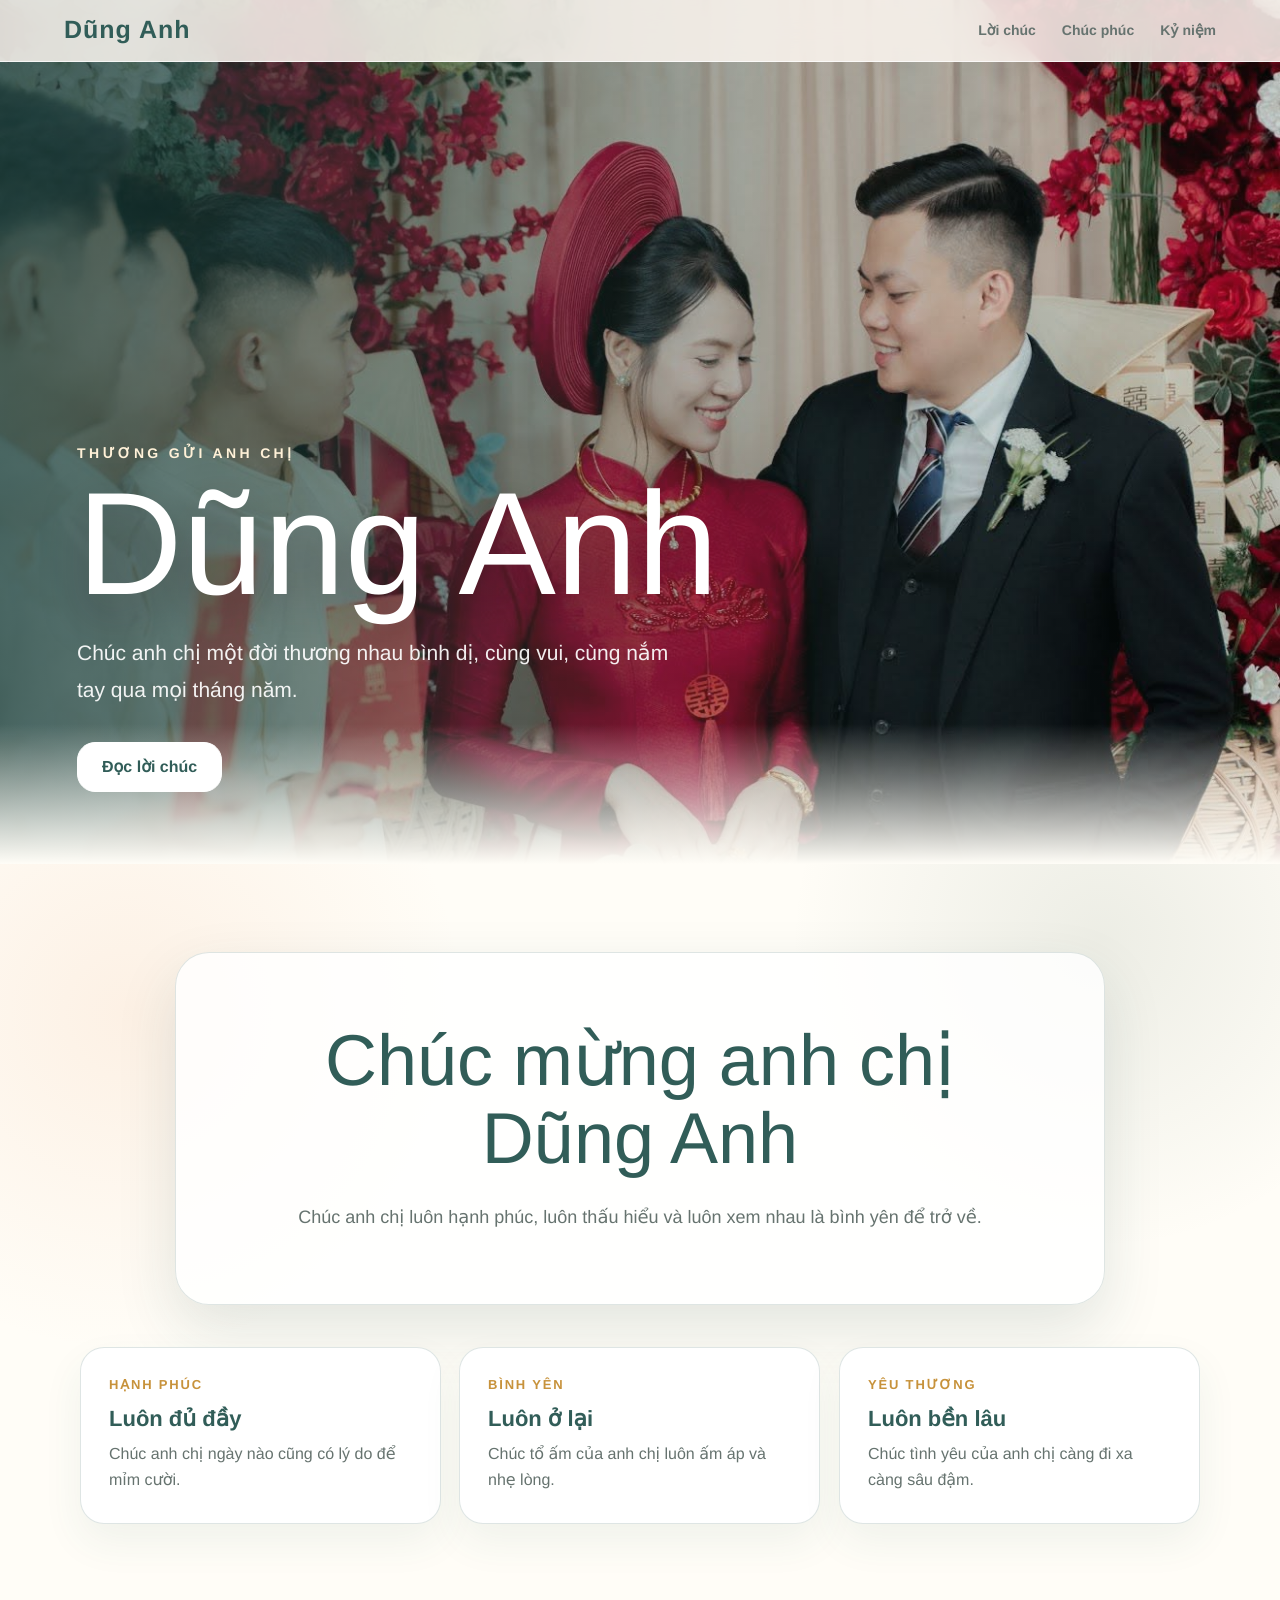
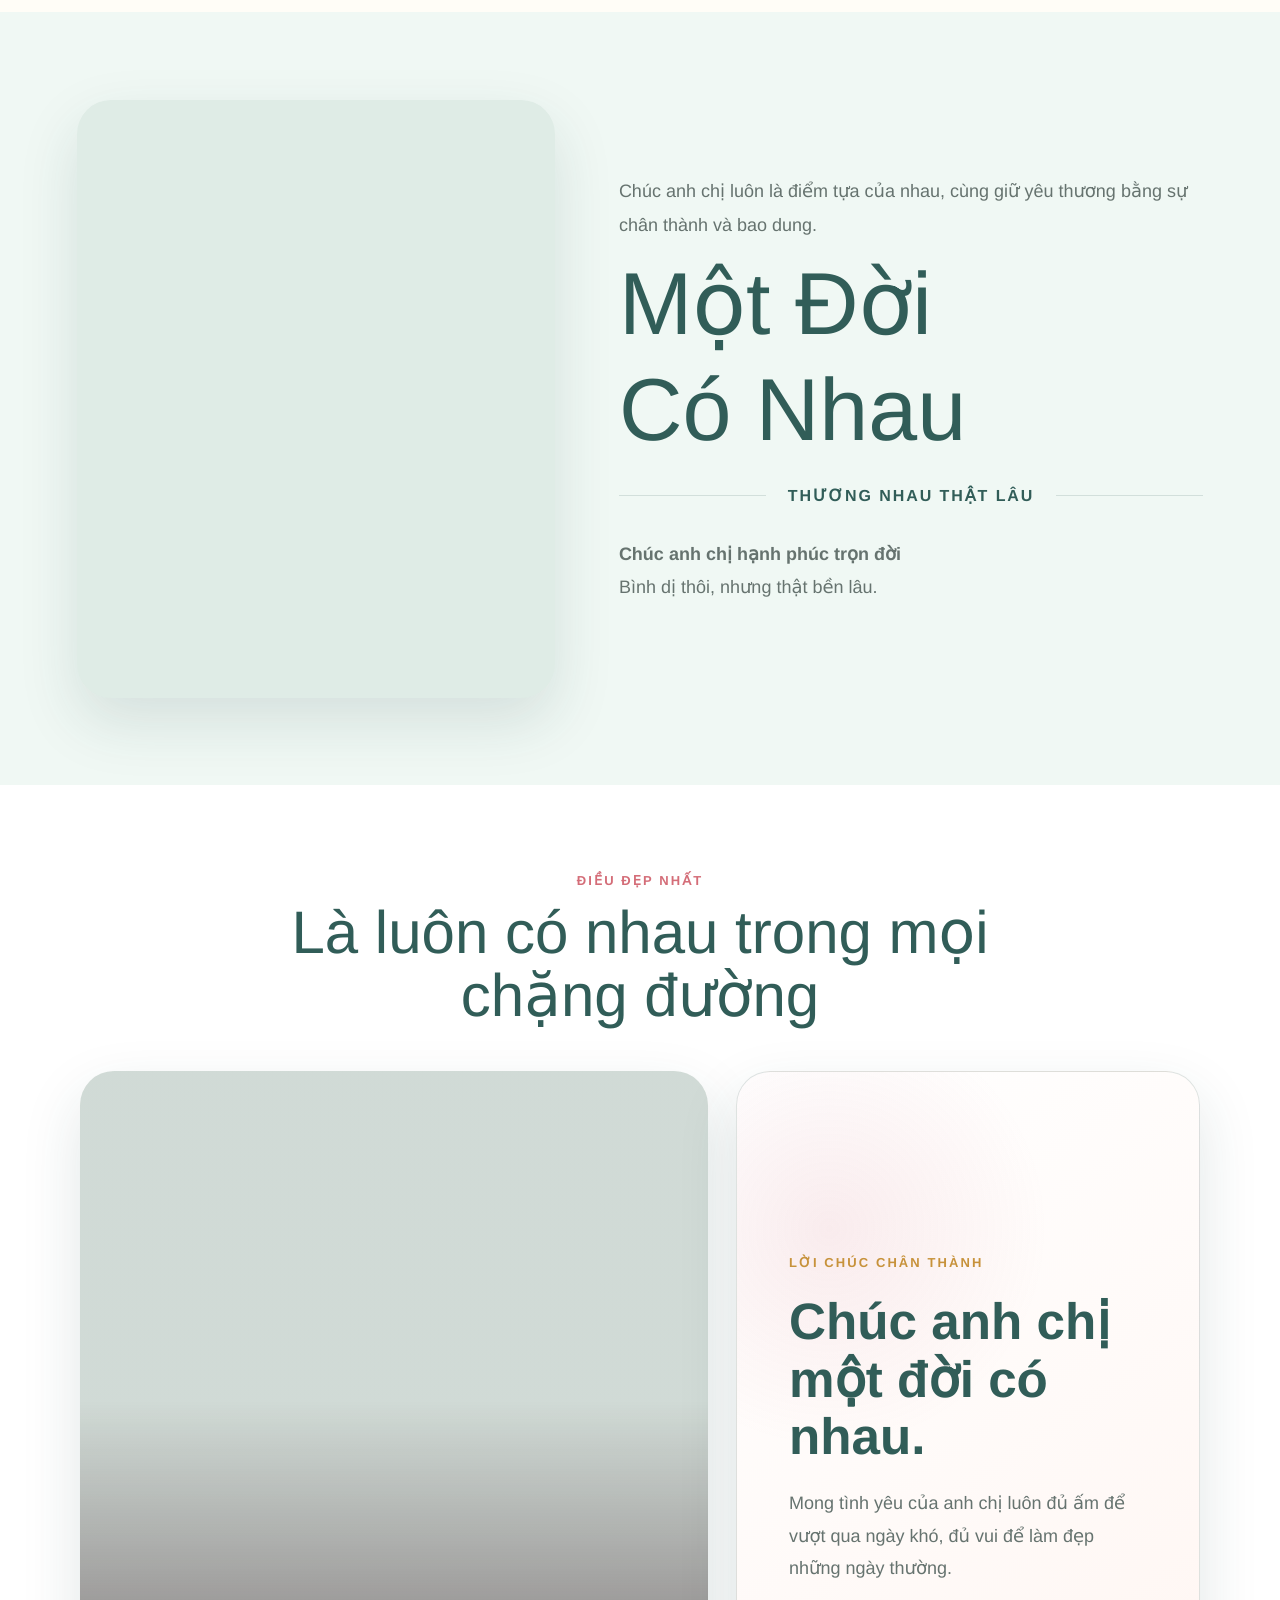
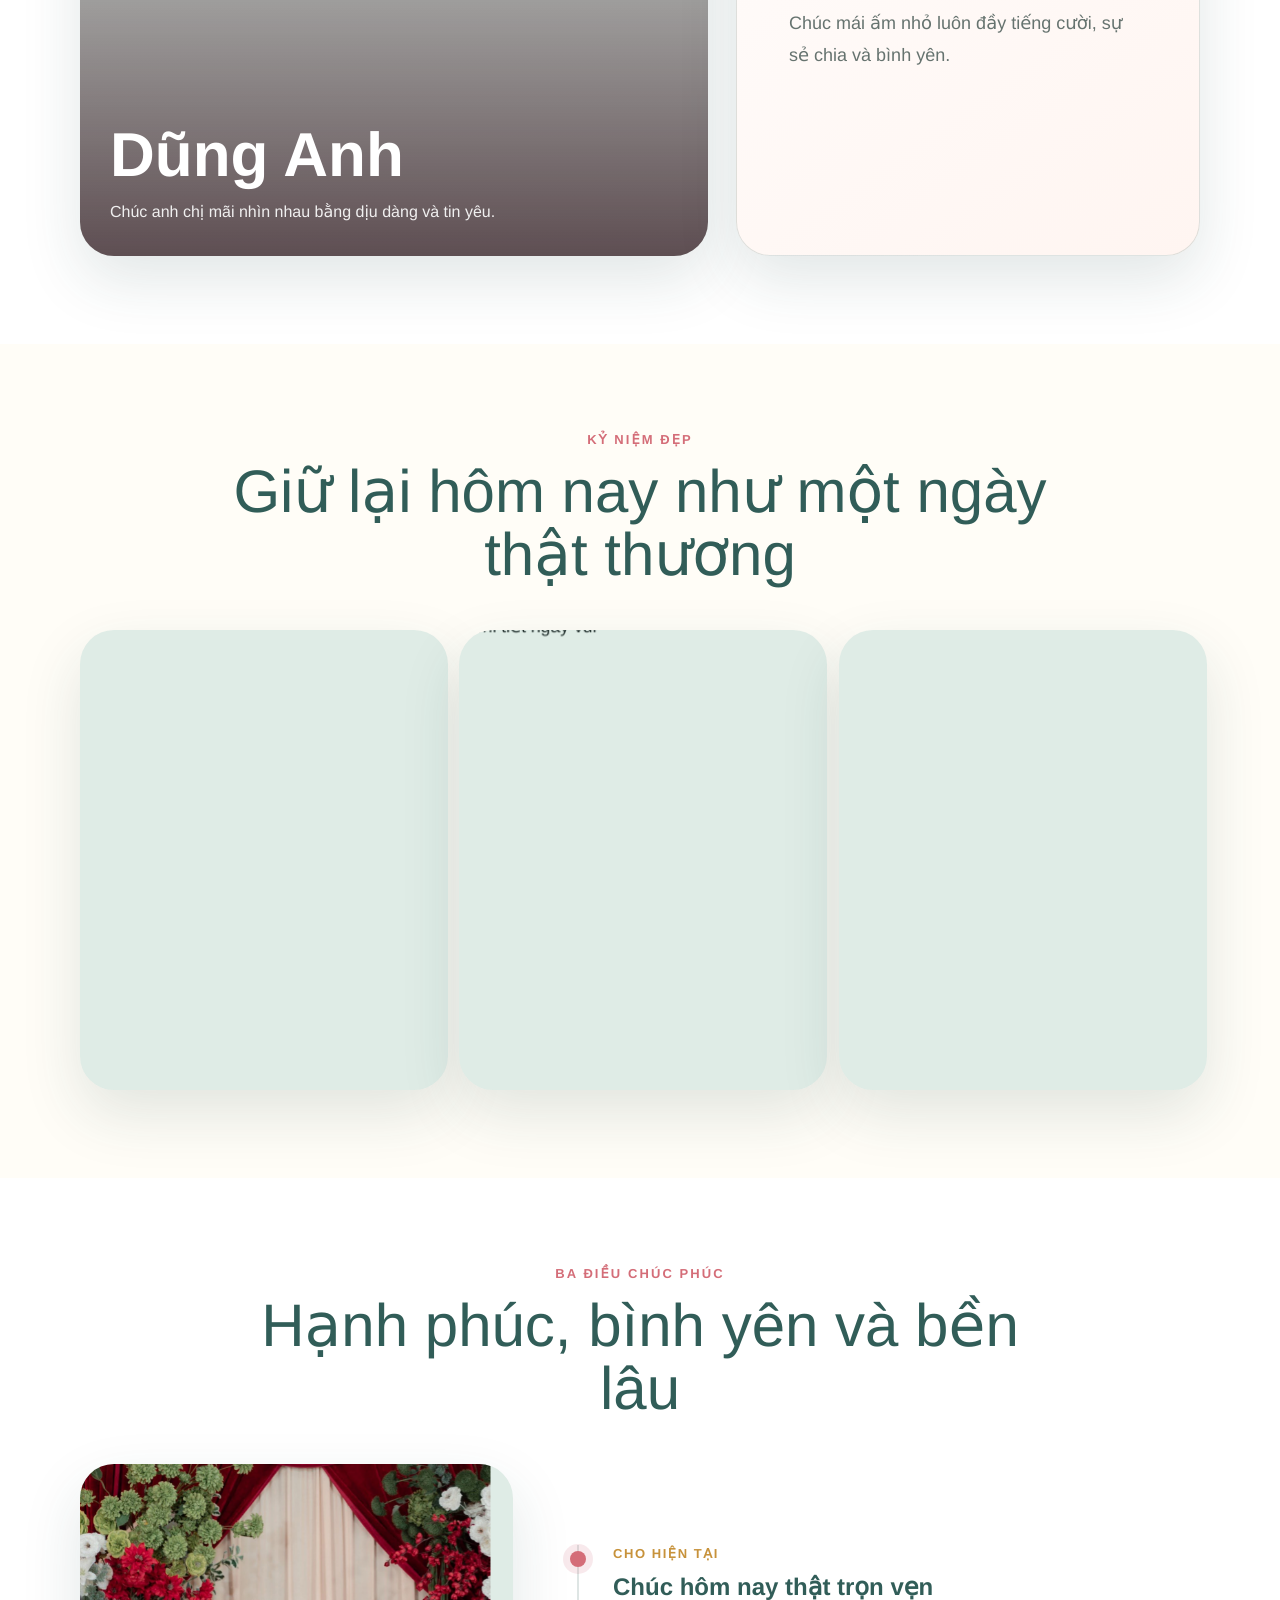
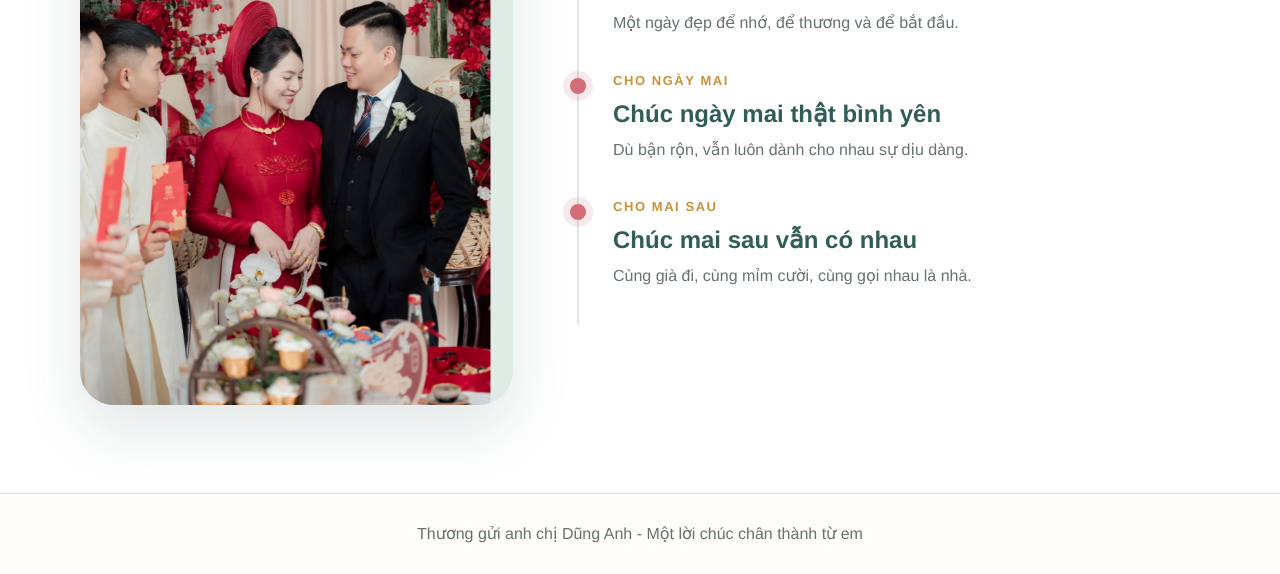
==== commit c0e6b800: "Restore varied photos with fallback" ====
--- a/wedding-invitation.html
+++ b/wedding-invitation.html
@@ -1,4 +1,4 @@
-﻿<!DOCTYPE html>
+<!DOCTYPE html>
 <html lang="vi">
 <head>
   <meta charset="UTF-8" />
@@ -81,7 +81,7 @@
     <section id="blessing" class="section couple reveal slide-left">
       <div class="couple-wrap">
         <div class="photo-frame">
-          <img class="moving-photo" data-motion="vertical" data-speed="0.18" src="preview-104.jpg" alt="Ảnh của anh chị Dũng Anh" />
+          <img class="moving-photo" data-motion="vertical" data-speed="0.18" src="https://scontent.fdad1-1.fna.fbcdn.net/v/t39.30808-6/730570680_4474770352801013_6047535732897594170_n.jpg?stp=dst-jpg_tt6&cstp=mx1320x1983&ctp=s1320x1983&_nc_cat=111&_nc_map=urlgen_bucketless&ccb=1-7&_nc_sid=833d8c&_nc_eui2=AeE217e1_ZSBwrStdw9cUnzt1UAMs8R2pMHVQAyzxHakwXz1b8eLulZPEqEgzEs18xRuTctUhPrgEbwWYv7RLfZH&_nc_ohc=wz8H2vTD76MQ7kNvwFIjfYH&_nc_oc=AdqT4nml8YELyhEfNVmGJHIdGNfoKG-IF7A2qyD65GCtSIfUsPJtINCb-vKB9HcJSs4&_nc_zt=23&_nc_ht=scontent.fdad1-1.fna&_nc_gid=jz9z8V5mTX7kWDKySU7J5A&_nc_ss=7b2a8&oh=00_AQCR-e2ZW8wxYDXIhlTBmKBnsc2_lWq6ZQTtmY4GBiqyog&oe=6A5E8457" alt="Ảnh của anh chị Dũng Anh" />
         </div>
         <div class="names">
           <p>
@@ -103,7 +103,7 @@
       </div>
       <div class="portrait-grid">
         <article class="portrait-card reveal rotate-in">
-          <img class="moving-photo" data-motion="diagonal" data-speed="0.13" src="preview-104.jpg" alt="Khoảnh khắc hạnh phúc của anh chị Dũng Anh" />
+          <img class="moving-photo" data-motion="diagonal" data-speed="0.13" src="https://scontent.fdad1-2.fna.fbcdn.net/v/t39.30808-6/729964686_4474797589464956_6430416721599949811_n.jpg?stp=dst-jpg_tt6&cstp=mx1320x1983&ctp=s1320x1983&_nc_cat=109&_nc_map=urlgen_bucketless&ccb=1-7&_nc_sid=833d8c&_nc_eui2=AeH9rsnu59TeMiRe4SPNGsWj-Ql0jFymfs35CXSMXKZ-zQldpM77ubokt4w5oK9Uu72vOjch_jjHRND80iuaVDME&_nc_ohc=pigL65Re2n4Q7kNvwGPbDy2&_nc_oc=AdqBzuyjM40bjsmzW6K9m_-8ceM49r73rLpL2sTnweTPh9zhg6mC3KWojB332VYxr_M&_nc_zt=23&_nc_ht=scontent.fdad1-2.fna&_nc_gid=H6c84pMmJkQnf2Hs17BMJg&_nc_ss=7b2a8&oh=00_AQCXojZbpD8qqS59KrEaHp_BieBAwISEppEAimDJhymSwg&oe=6A5EA907" alt="Khoảnh khắc hạnh phúc của anh chị Dũng Anh" />
           <div>
             <h3>Dũng Anh</h3>
             <p>Chúc anh chị mãi nhìn nhau bằng dịu dàng và tin yêu.</p>
@@ -130,13 +130,13 @@
       </div>
       <div class="gallery-grid">
         <div class="gallery-item tall reveal slide-left">
-          <img class="moving-photo" data-motion="vertical" data-speed="0.22" src="preview-104.jpg" alt="Khoảnh khắc yêu thương" />
+          <img class="moving-photo" data-motion="vertical" data-speed="0.22" src="https://scontent.fdad1-1.fna.fbcdn.net/v/t39.30808-6/729769231_4474769629467752_4812829790677932266_n.jpg?stp=dst-jpg_tt6&cstp=mx1320x1983&ctp=s1320x1983&_nc_cat=106&_nc_map=urlgen_bucketless&ccb=1-7&_nc_sid=833d8c&_nc_eui2=AeEX51jR09fYSmxEBCXxhir0ps8H_Wjfetemzwf9aN961wS8ExRazLHzK2sS79APtSxIZr2cgvsLYWqVtLQocirx&_nc_ohc=QPWznwWc5GAQ7kNvwFoTR94&_nc_oc=Adqw6iFpp9n5hvWjWvX9COULZtvp-RnmAy7qZWEbmfL3pEpzU3FEvXEPJb4tMtECmfQ&_nc_zt=23&_nc_ht=scontent.fdad1-1.fna&_nc_gid=G9tldOjtd-36aylFFCmydw&_nc_ss=7b2a8&oh=00_AQBBzZOBGJUNvT2DL-PhITSDv_CR13oik1GOo3jHZnnRaQ&oe=6A5E95CA" alt="Khoảnh khắc yêu thương" />
         </div>
         <div class="gallery-item reveal zoom-in">
-          <img class="moving-photo" data-motion="zoom" data-speed="0.16" src="preview-104.jpg" alt="Chi tiết ngày vui" />
+          <img class="moving-photo" data-motion="zoom" data-speed="0.16" src="https://scontent.fdad1-1.fna.fbcdn.net/v/t39.30808-6/731045147_4474771246134257_5096881064000717393_n.jpg?stp=dst-jpg_tt6&cstp=mx1320x1980&ctp=s1320x1980&_nc_cat=101&_nc_map=urlgen_bucketless&ccb=1-7&_nc_sid=833d8c&_nc_eui2=AeHqxjcUA9JN7wDq-YQ4oaSYgPcMf3vwmLmA9wx_e_CYuaMj2iM-siFRBdSil1zyKAj6JIwv_oLcOYEaYr6oIv1u&_nc_ohc=mZ4BG4SQ2kUQ7kNvwGjsMbX&_nc_oc=AdoYE3AQhXxzYRFtvquJKwgXUhZll9YaISeYs85qB9-0K_J_KANsfkg0C7hQ85ib0QA&_nc_zt=23&_nc_ht=scontent.fdad1-1.fna&_nc_gid=1CZzAUPE6Ww8z9kPdG6Aaw&_nc_ss=7b2a8&oh=00_AQDAc-G8fqHRsLG_fMwNPwgqiMmnZpgvvxjvKkqQT1dt4A&oe=6A5E7DCF" alt="Chi tiết ngày vui" />
         </div>
         <div class="gallery-item tall reveal slide-right">
-          <img class="moving-photo" data-motion="diagonal" data-speed="0.18" src="preview-104.jpg" alt="Nụ cười hạnh phúc" />
+          <img class="moving-photo" data-motion="diagonal" data-speed="0.18" src="https://scontent.fdad1-1.fna.fbcdn.net/v/t39.30808-6/731328628_4474770686134313_5147390605820830792_n.jpg?stp=dst-jpg_tt6&cstp=mx1320x1983&ctp=s1320x1983&_nc_cat=104&_nc_map=urlgen_bucketless&ccb=1-7&_nc_sid=833d8c&_nc_eui2=AeFXgo_4Q-i_ErUzAVwq0CJG31GJyp-dHFDfUYnKn50cUJ8Ue0e-d0lK-tFooqYVaFc0Js3TgSaBBb5UZUBFW2eX&_nc_ohc=g47YThhwHu0Q7kNvwFdwCQr&_nc_oc=AdrapTZ57CKf4XTMZ2sKqE6zbUU5jcBm0Mtrk6Qo_v32Fm5pvQfP-2D568vvlU4mzSc&_nc_zt=23&_nc_ht=scontent.fdad1-1.fna&_nc_gid=TA3cJS4lOxrDzSR6U42hCg&_nc_ss=7b2a8&oh=00_AQAmUG99FDiFLwbAmjI_k9X3tywWKHkPi0WjctT9Glyl1g&oe=6A5E8505" alt="Nụ cười hạnh phúc" />
         </div>
       </div>
     </section>
@@ -178,4 +178,3 @@
   <script src="script.js"></script>
 </body>
 </html>
-
